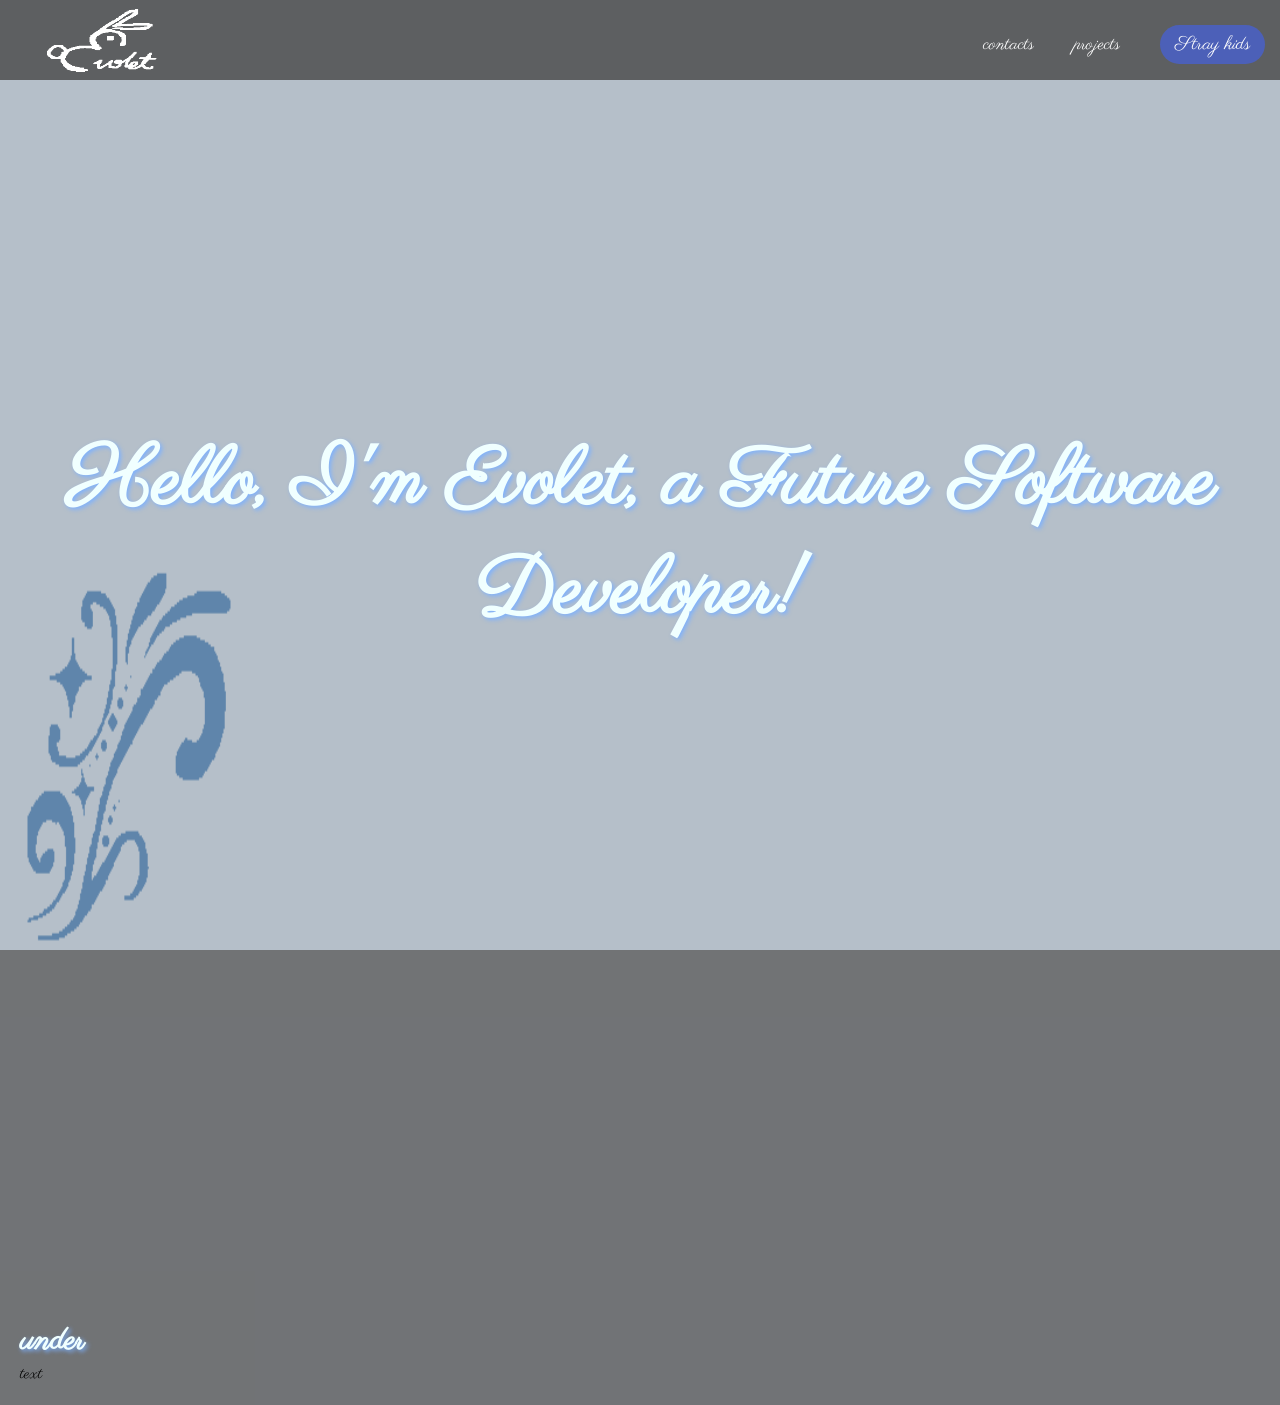
==== index.html @ 43144452 "background imgae" ====
<!DOCTYPE html>
<html lang="en">
<head>
    <link rel="stylesheet" href="style.css">
    <link rel="preconnect" href="https://fonts.googleapis.com">
    <link rel="preconnect" href="https://fonts.gstatic.com" crossorigin>
    <link href="https://fonts.googleapis.com/css2?family=Parisienne&display=swap" rel="stylesheet">
    <title>Portfolio</title>
    <meta charset="UTF-8">
    <meta name="viewport" content="width=device-width, initial-scale=1.0">
    <style>
        /* RESET */

        * {
            margin: 0;
            padding: 0;
            box-sizing: border-box;
        }

        ul {
            list-style: none;
            position: sticky;
        }

        a {
            text-decoration: none;
            color: inherit;
        }

        body {
            font-family: 'Parisienne', cursive;
            background-image: url(pascal-debrunner-8xkImX3so8U-unsplash.jpg);
            background-repeat: no-repeat;
            background-size: cover;
            background-attachment: fixed;
            background-position: center center;
        }

        .header{
            background-color: rgba(19, 22, 26, 0.685); 
            font-size: 25px;
            color: white;
            position: sticky;
            top: 0;
            z-index: 0;
        }

        .header_content {
            min-height: 80px;
            display: flex;
            align-items: center;
            justify-content: space-between;
            max-width: 1650px;
            margin: 0 auto;
            padding: 0 15px;
        }

        .logo_img {
            display: block;
            height: 70px;
            width: 190px;
        }

        .nav {
            height: 30px;
        }

        .nav_list {
            display: flex;
            column-gap: 40px;
        }

        .nav_item {
            display: flex;
            align-items: center;
        }

        .nav_link {
            color: white;
            font-size: 18px;
            transition: all 0.3s ease;
        }

        .nav_link:hover, .nav_link:focus {
            color: rgb(146, 239, 255);
        }

        .btn {
            background-color: rgb(76, 96, 184);
            color: rgb(255, 255, 255);
            padding: 7px 15px;
            border-radius: 100px;
            font-size: 19px;
            font-weight: 500;
            transition: all 0.3s ease;
        }

        .btn:hover {
            background-color: rgb(146, 239, 255);
            color: rgb(0, 16, 105);
        }

        /*animation for the text*/
        @keyframes fade-inout{
            0% {
                opacity: 0;
            }
            100% {
                opacity: 1;
            }
        }

        .container {
            animation: fade-inout 4s ease-in-out;
            font-size: 40px;
            text-align: center;
            height: 870px;
            background-color: rgba(12, 45, 77, 0.3);
            display: flex;
            flex-wrap: wrap;
            justify-content: center;
            background-image: url(swirls.png);
            background-repeat: no-repeat;
            background-size: 350px 600px;
            background-position: -60px 380px;
        }

        h1 {
            margin-top: 350px;
            color: azure; 
            text-shadow: 2px 2px 4px rgba(124, 177, 255, 0.959);
        }

        /*media query*/
        @media (max-width: 650px) {
            .header_content {
                flex-direction: column;
                padding: 30px 0;
                row-gap: 10px;
            }

            .nav_list {
                margin-top: 5x;
                flex-direction: row;
                column-gap: 10px;
            }

            .container {
                font-size: 17px;
                height: 500px;
            }

            h1 {
                margin-top: 170px;
            }

            .logo_img {
                height: 50px;
                width: 135px
            }
        }

        .side {
            flex: 30%;
            background-color: rgba(19, 22, 26, 0.6);
            padding: 20px;
            text-align: center;
            font-size: 30px;
            color: rgb(229, 233, 253);
        }

        .main {
            flex: 70%;
            background-color: rgba(19, 22, 26, 0.6);
            padding: 20px;
        }

    </style>
</head>
<body>
    <header class="header">
        <div class="header_content">
           <a href="index.html">
               <img src="bunnysign.png" class="logo_img">
           </a>
           <nav class="nav">
             <ul class="nav_list">
               <li class="nav_item">
                  <a href="#" class="nav_link">contacts</a>
               </li>
               <li class="nav_item">
                  <a href="#" class="nav_link">projects</a>
               </li>
               <li class="nav_item">
                  <a href="straykids.html" class="btn">Stray kids</a>
               </li>
             </ul>
           </nav>
        </div>

    </header>
        
    <div class="container">
        <h1>Hello, I'm Evolet, a Future Software Developer!</h1>
    </div>
    
    <div class="main">
        <h1>under</h1>
        <p>text</p>
    </div>
       
    
</body>
</html>
---- style.css ----
* {
    margin: 0;
    padding: 0;
    box-sizing: border-box;
}

ul {
    list-style: none;
}

a {
    text-decoration: none;
    color: inherit;
}

body {
    font-family: 'Parisienne', cursive;
    background-image: url(pascal-debrunner-8xkImX3so8U-unsplash.jpg);
    background-repeat: no-repeat;
    background-size: cover;
    background-attachment: fixed;
    background-position: center center;
}

.header {
    background-color: rgba(19, 22, 26, 0.685); 
    font-size: 25px;
    color: white;
    position: sticky;
    top: 0px;
    z-index: 0;
}

img:hover {
    opacity: 1;
}

.header{
    background-color: rgba(19, 22, 26, 0.685); 
    font-size: 25px;
    color: white;
    position: sticky;
}

.header_content {
    min-height: 50px;
    display: flex;
    align-items: center;
    justify-content: space-between;
    max-width: 1650px;
    margin: 0 auto;
    padding: 0 15px;
    position: sticky;
}

.logo_img {
    display: block;
    height: 100px;
    width: 100px;
}

.nav_list {
    display: flex;
    column-gap: 40px;
}

.container{
    display: flex;
    flex-wrap: wrap;
}

.side {
    flex: 30%;
    background-color: rgb(255,232,232);
    padding: 20px;
}

.main {
    flex: 70%;
    background-color: rgb(228, 197, 197);
    padding: 20px;
}

.footer {
    padding: 20px;
    background-color: rgb(107, 141, 117);
    color: rgb(255, 243, 243);
}

.image {
    border-radius: 15px;
    width: 170px;
    height: 160px;
}

.album {
    border: none;
    background: none;
    padding: 0;
    cursor: pointer;
}
        
.rounded {
    border-radius: 50%;
}

.radius {
    border-radius: 15px;
}

/*media query*/
@media (max-width: 650px) {
    .header_content {
        flex-direction: column;
        height: auto;
        padding: 25px 0;
        row-gap: 15px;
    }

    .nav_list {
        flex-direction: column;
        column-gap: 20px;
    }
}
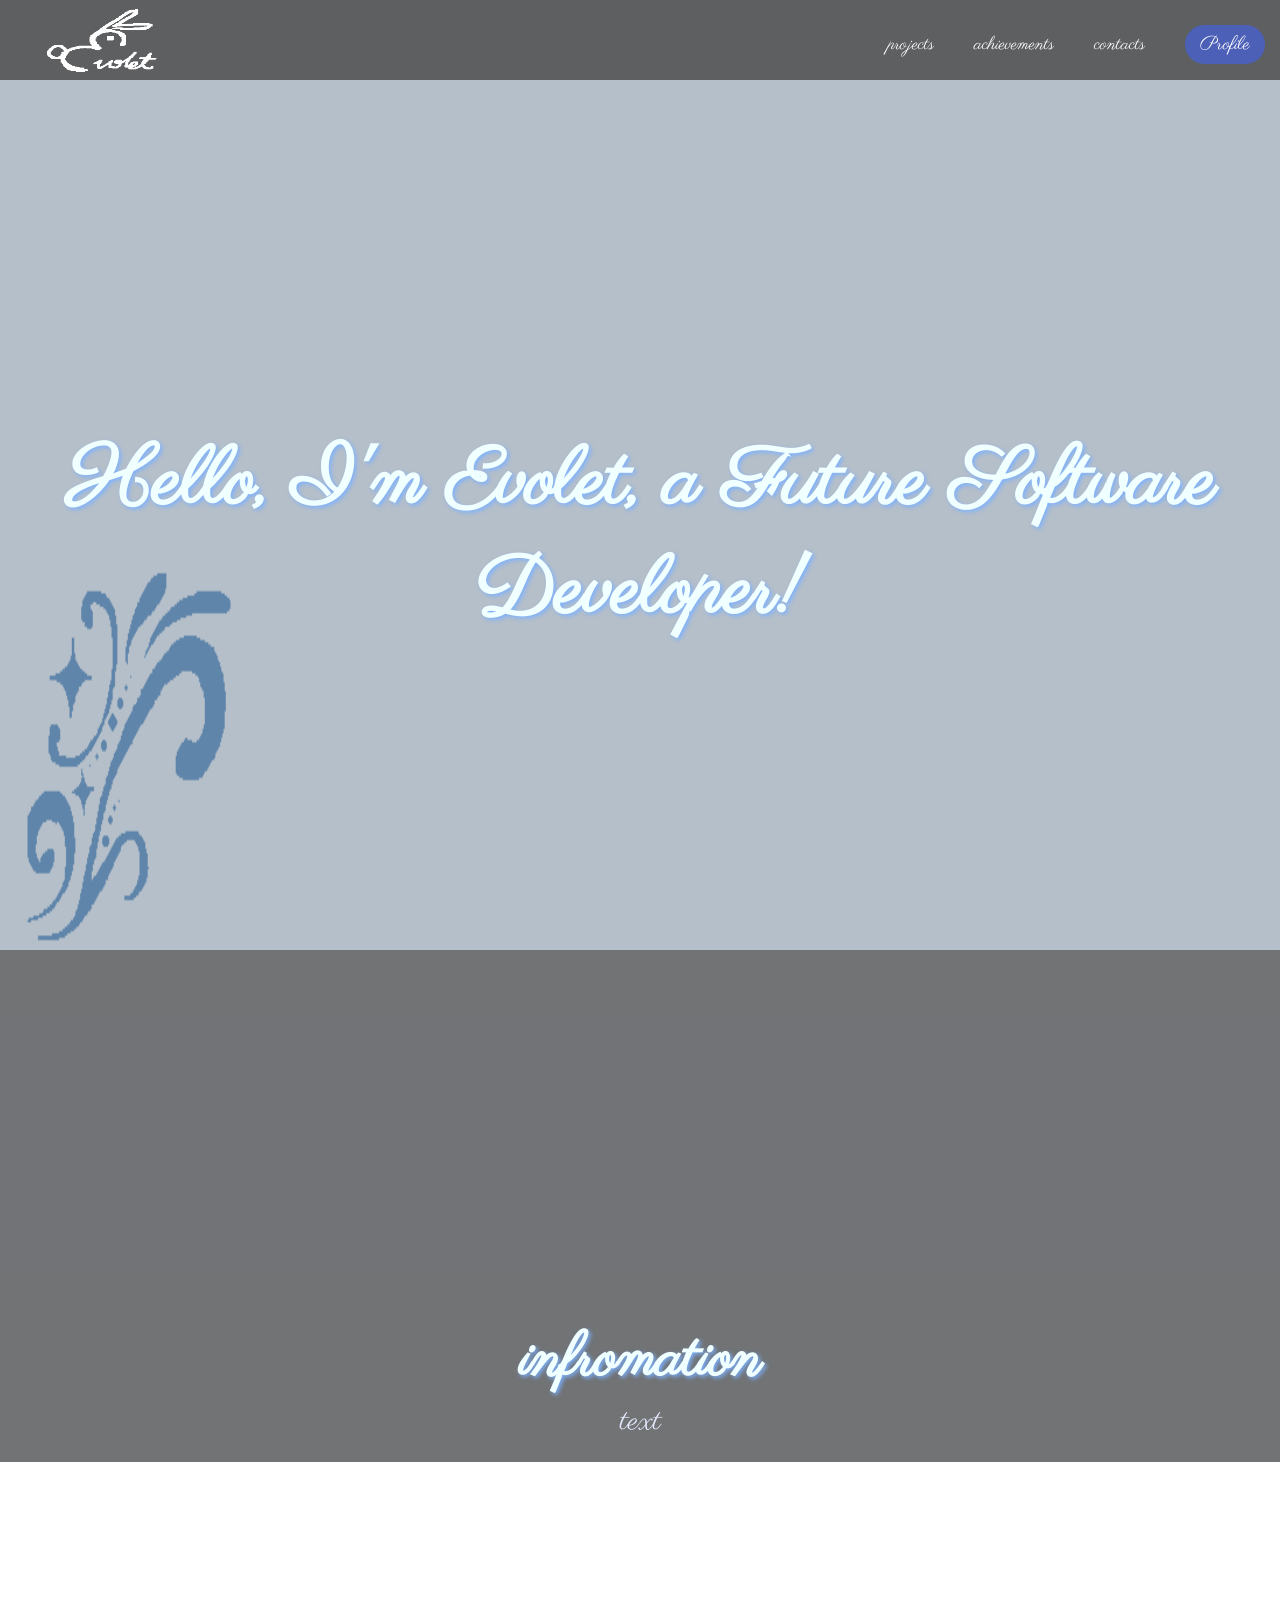
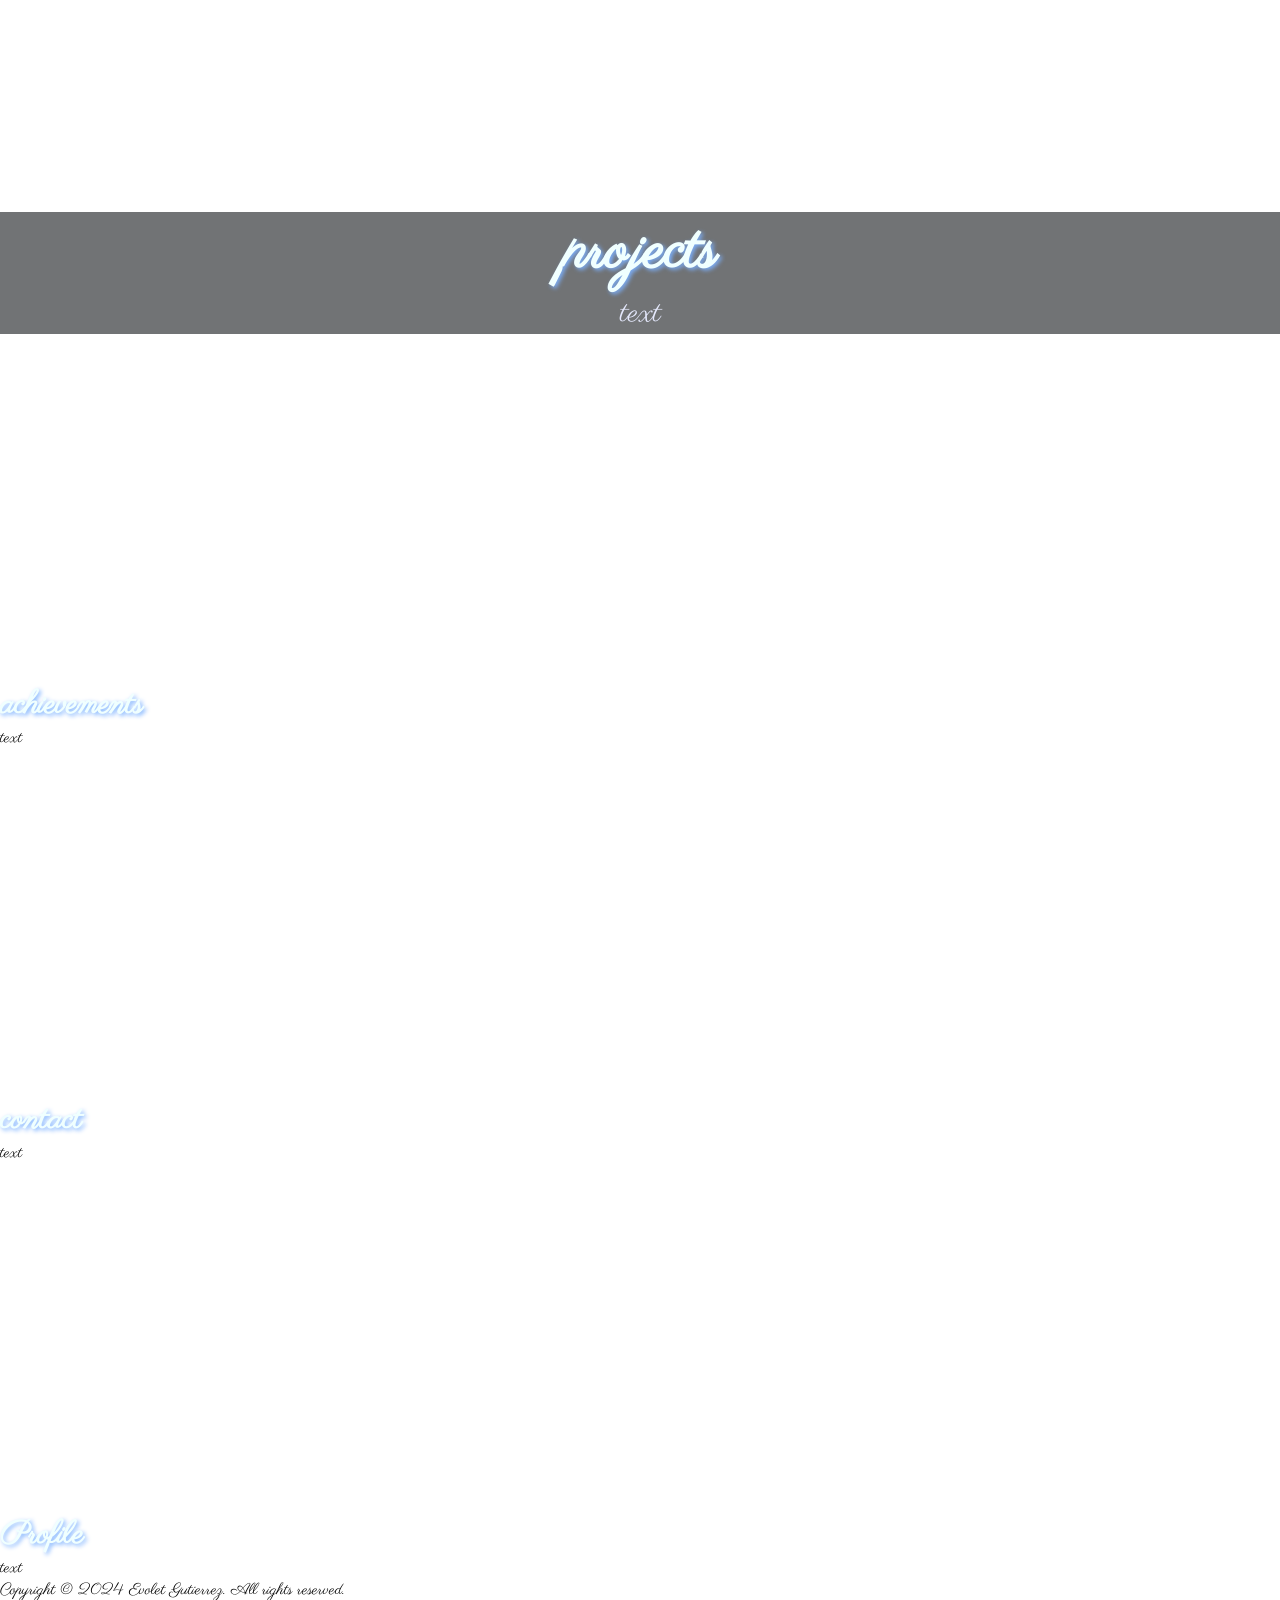
==== commit d2d3a639: "started with the rest of the websites with the divonly" ====
--- a/index.html
+++ b/index.html
@@ -1,7 +1,6 @@
 <!DOCTYPE html>
 <html lang="en">
 <head>
-    <link rel="stylesheet" href="style.css">
     <link rel="preconnect" href="https://fonts.googleapis.com">
     <link rel="preconnect" href="https://fonts.gstatic.com" crossorigin>
     <link href="https://fonts.googleapis.com/css2?family=Parisienne&display=swap" rel="stylesheet">
@@ -17,6 +16,10 @@
             box-sizing: border-box;
         }
 
+        html {
+            scroll-behavior: smooth;
+        }
+
         ul {
             list-style: none;
             position: sticky;
@@ -110,7 +113,7 @@
             }
         }
 
-        .container {
+        .intro {
             animation: fade-inout 4s ease-in-out;
             font-size: 40px;
             text-align: center;
@@ -119,45 +122,16 @@
             display: flex;
             flex-wrap: wrap;
             justify-content: center;
-            background-image: url(swirls.png);
-            background-repeat: no-repeat;
-            background-size: 350px 600px;
-            background-position: -60px 380px;
+            background-image: url(swirls.png), url(swirls2.png);
+            background-repeat: no-repeat, no-repeat;
+            background-size: 350px 600px, 240px 420px;
+            background-position: -60px 380px, 1660px 10px;
         }
 
         h1 {
             margin-top: 350px;
             color: azure; 
             text-shadow: 2px 2px 4px rgba(124, 177, 255, 0.959);
-        }
-
-        /*media query*/
-        @media (max-width: 650px) {
-            .header_content {
-                flex-direction: column;
-                padding: 30px 0;
-                row-gap: 10px;
-            }
-
-            .nav_list {
-                margin-top: 5x;
-                flex-direction: row;
-                column-gap: 10px;
-            }
-
-            .container {
-                font-size: 17px;
-                height: 500px;
-            }
-
-            h1 {
-                margin-top: 170px;
-            }
-
-            .logo_img {
-                height: 50px;
-                width: 135px
-            }
         }
 
         .side {
@@ -172,7 +146,40 @@
         .main {
             flex: 70%;
             background-color: rgba(19, 22, 26, 0.6);
-            padding: 20px;
+            font-size: 30px;
+            color: rgb(229, 233, 253);
+            text-align: center;
+        }
+
+        /*media query*/
+        @media (max-width: 650px) {
+            .header_content {
+                flex-direction: column;
+                padding: 30px 0;
+                row-gap: 10px;
+            }
+
+            .nav_list {
+                margin-top: 5x;
+                flex-direction: row;
+                column-gap: 10px;
+            }
+
+            .intro {
+                font-size: 17px;
+                height: 500px;
+                background-size: 280px 330px, 140px 320px;
+                background-position: -60px 230px, 490px 10px;
+            }
+
+            h1 {
+                margin-top: 170px;
+            }
+
+            .logo_img {
+                height: 50px;
+                width: 135px
+            }
         }
 
     </style>
@@ -180,19 +187,22 @@
 <body>
     <header class="header">
         <div class="header_content">
-           <a href="index.html">
+           <a href="#Home">
                <img src="bunnysign.png" class="logo_img">
            </a>
            <nav class="nav">
              <ul class="nav_list">
+                <li class="nav_item">
+                  <a href="#projects" class="nav_link">projects</a>
+               </li>
                <li class="nav_item">
-                  <a href="#" class="nav_link">contacts</a>
+                  <a href="#achievements" class="nav_link">achievements</a>
                </li>
                <li class="nav_item">
-                  <a href="#" class="nav_link">projects</a>
+                  <a href="#contact" class="nav_link">contacts</a>
                </li>
                <li class="nav_item">
-                  <a href="straykids.html" class="btn">Stray kids</a>
+                  <a href="#profile" class="btn">Profile</a>
                </li>
              </ul>
            </nav>
@@ -200,14 +210,37 @@
 
     </header>
         
-    <div class="container">
+    <div class="intro" id="Home">
         <h1>Hello, I'm Evolet, a Future Software Developer!</h1>
     </div>
     
-    <div class="main">
-        <h1>under</h1>
-        <p>text</p>
-    </div>
+    <div class="container" id="projects">
+        <div class="side">
+        <h1>infromation</h1>
+        <p>text</p>
+        </div>
+        <div class="main">
+         <h1>projects</h1>
+         <p>text</p>
+        </div>
+    </div>
+    <div class="achievements" id="achievements">
+        <h1>achievements</h1>
+        <p>text</p>
+    </div>
+    <div class="contact" id="contact">
+        <h1>contact</h1>
+        <p>text</p>
+    </div>
+    <div class="Profile" id="profile">
+        <h1>Profile
+        </h1>
+        <p>text</p>
+    </div>
+    <div class="copyright">
+        <p>Copyright © 2024 Evolet Gutierrez. All rights reserved.</p>
+    </div>
+
        
     
 </body>
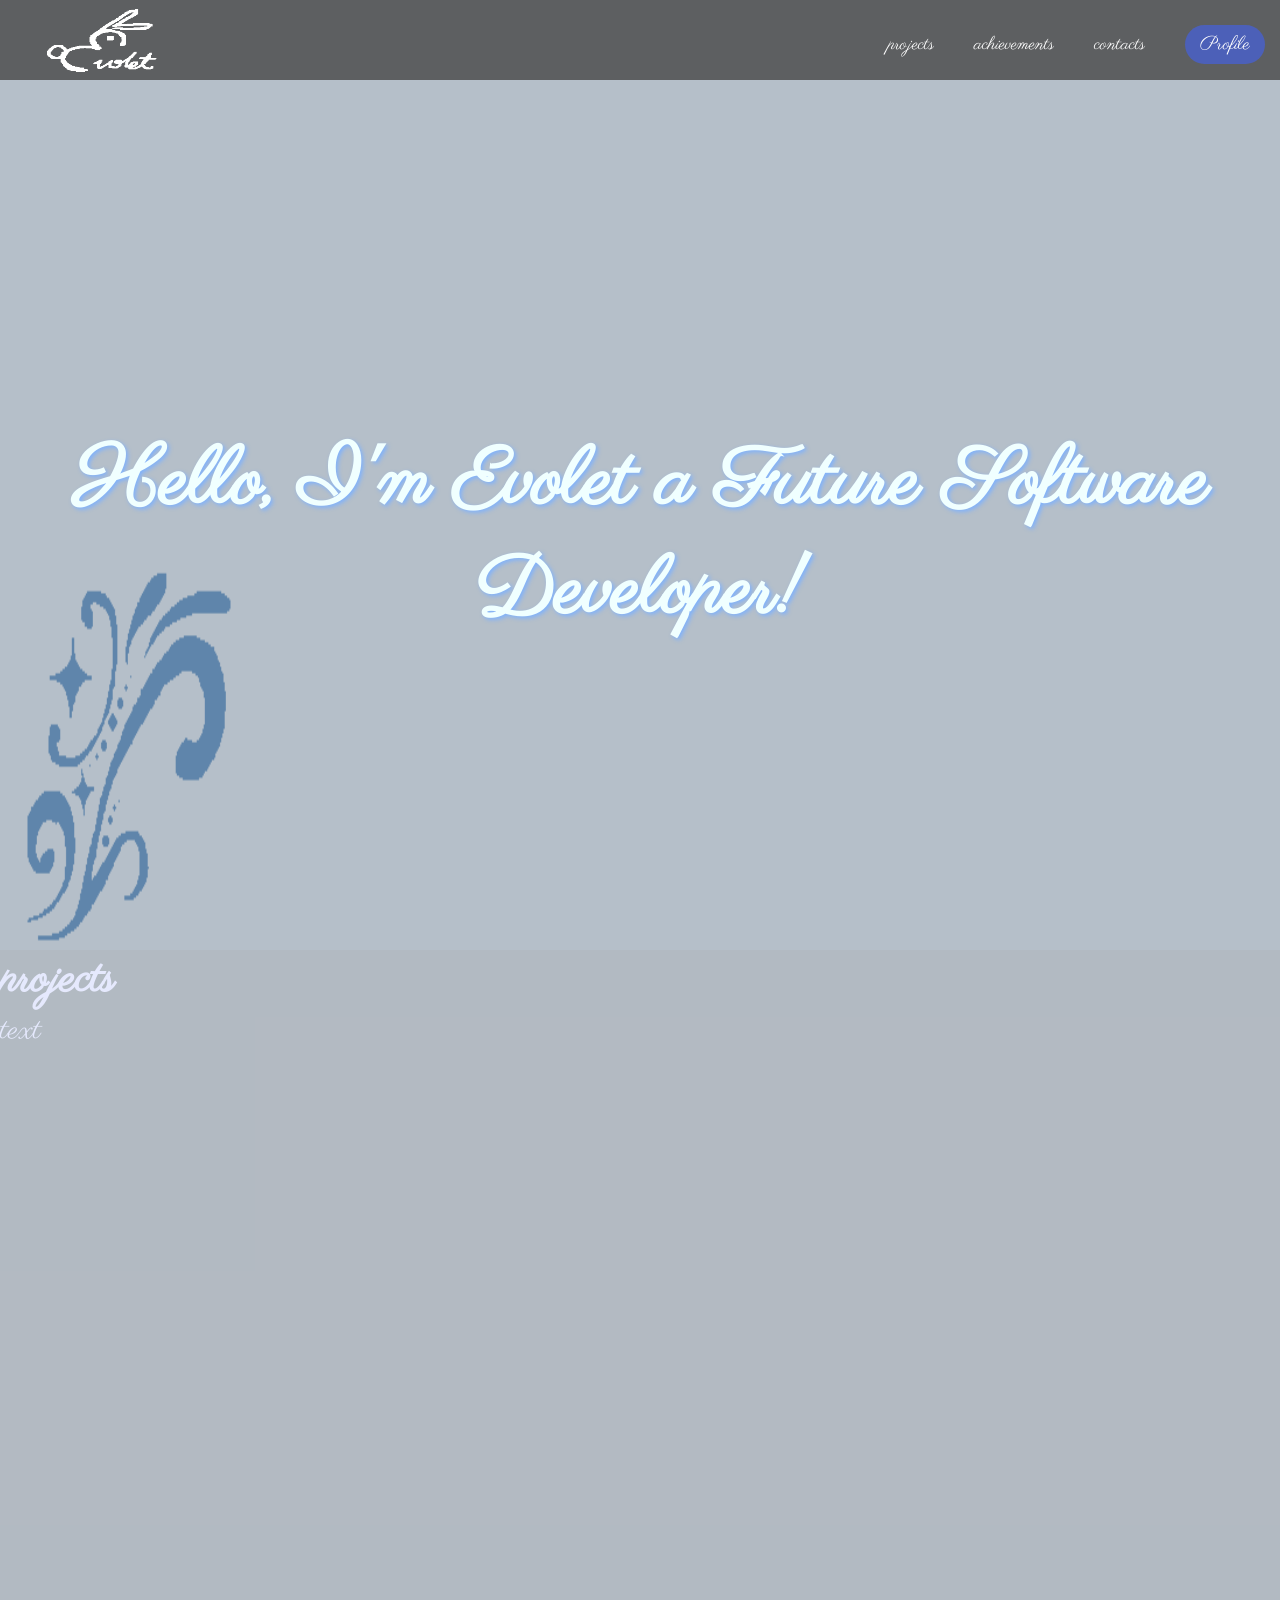
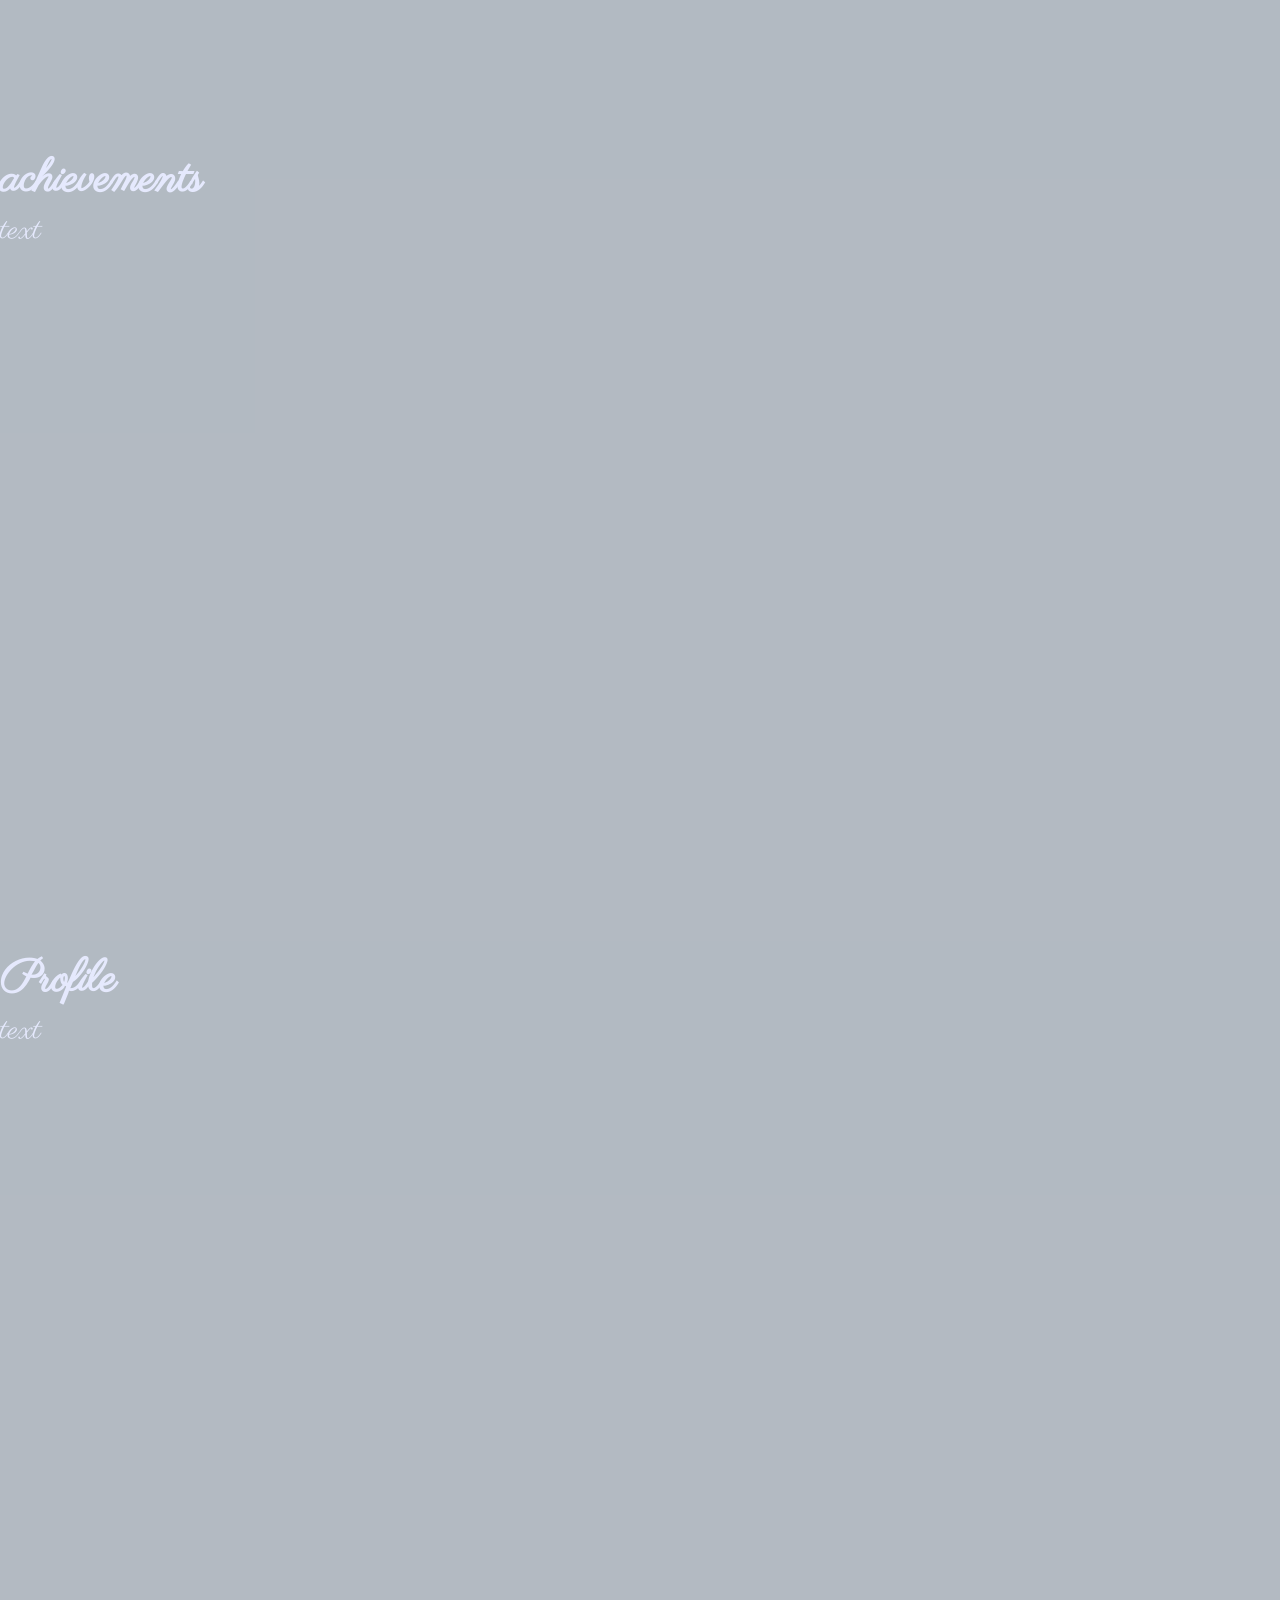
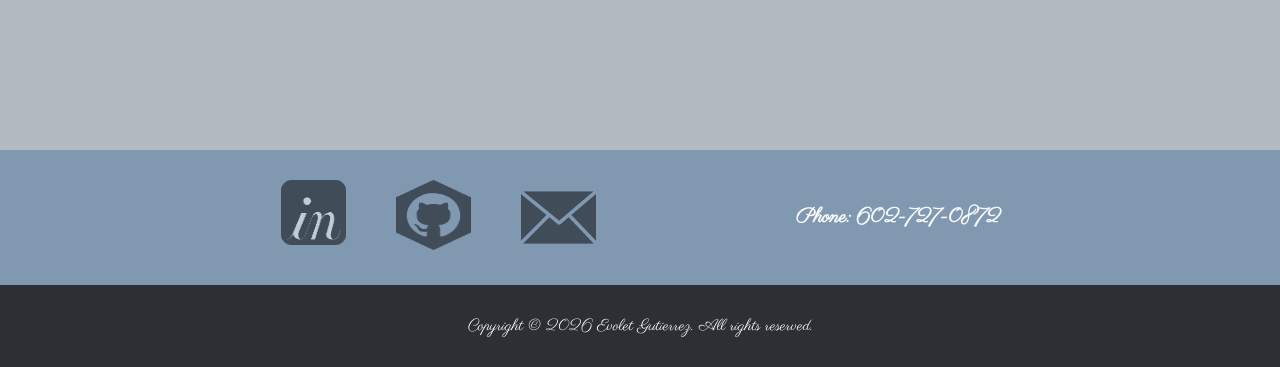
==== commit 54bdeb26: "editing the contacts section and making it work" ====
--- a/index.html
+++ b/index.html
@@ -9,11 +9,9 @@
     <meta name="viewport" content="width=device-width, initial-scale=1.0">
     <style>
         /* RESET */
-
         * {
             margin: 0;
             padding: 0;
-            box-sizing: border-box;
         }
 
         html {
@@ -134,15 +132,6 @@
             text-shadow: 2px 2px 4px rgba(124, 177, 255, 0.959);
         }
 
-        .side {
-            flex: 30%;
-            background-color: rgba(19, 22, 26, 0.6);
-            padding: 20px;
-            text-align: center;
-            font-size: 30px;
-            color: rgb(229, 233, 253);
-        }
-
         .main {
             flex: 70%;
             background-color: rgba(19, 22, 26, 0.6);
@@ -151,6 +140,52 @@
             text-align: center;
         }
 
+        .profile, .achievements , .projects {
+            background-color: rgba(9, 33, 58, 0.308);
+            color: rgb(229, 233, 253);
+            font-size: 30px;
+            height: 800px;
+            margin: 0px;
+            
+        }
+
+        .contacts {
+            background-color: rgba(29, 71, 116, 0.555);
+            padding: 30px;
+            align-items: center;
+            display: flex;
+            justify-content: center;
+
+        }
+
+        .links {
+            display: flex;
+            column-gap: 30px;
+        }
+
+        h3 {
+            color: rgb(249, 250, 255);
+            font-size: 20px;
+            margin-left: 200px;
+        }
+
+        .contacts img {
+            opacity: 0.5;
+            transition: all 0.3s ease;
+        }
+
+        .contacts img:hover {
+            opacity: 1;
+            transform: scale(1.1);
+        }
+
+        .copyright {
+            background-color: rgba(19, 22, 26, 0.89);
+            color: white;
+            text-align: center;
+            padding: 30px;
+        }
+
         /*media query*/
         @media (max-width: 650px) {
             .header_content {
@@ -168,8 +203,8 @@
             .intro {
                 font-size: 17px;
                 height: 500px;
-                background-size: 280px 330px, 140px 320px;
-                background-position: -60px 230px, 490px 10px;
+                background-size: 280px 330px, 140px 260px;
+                background-position: -60px 230px, 450px 10px;
             }
 
             h1 {
@@ -211,37 +246,38 @@
     </header>
         
     <div class="intro" id="Home">
-        <h1>Hello, I'm Evolet, a Future Software Developer!</h1>
+        <h1>Hello, I'm Evolet a Future Software Developer!</h1>
     </div>
     
-    <div class="container" id="projects">
-        <div class="side">
-        <h1>infromation</h1>
+    <div class="projects" id="projects">
+        <h2>projects</h2>
         <p>text</p>
+    </div>
+    <div class="achievements" id="achievements">
+        <h2>achievements</h2>
+        <p>text</p>
+    </div>
+    <div class="profile" id="profile">
+        <h2>Profile</h2>
+        <p>text</p>
+    </div>
+    <div class="contacts" id="contact">
+        <div class ="links">
+            <a href="https://www.linkedin.com/in/evolet-gutierrez-0638753a7/" target="_blank" class="links">
+                <img src="in.png" style="height: 65px; width: 65px; margin-right: 20px;">
+            </a>
+            <a href="https://github.com/till620-hue" target="_blank" class="links">
+                <img src="githublogo.png" style="height: 70px; width: 75px; margin-right: 20px;">
+            </a>
+            <a href="https://mail.google.com/mail/u/0/#inbox?compose=GTvVlcSKjDNJbmQgLZbkKwBMHNJQJpJdXljDzbxKtCKTCvpxDVMbShTpGQPTLrcWTRSPnnGWRxqKp" target="_blank" class="links">
+                <img src="emaillogo.png" style="height: 75px; width: 75px;">
+            </a>
+            
         </div>
-        <div class="main">
-         <h1>projects</h1>
-         <p>text</p>
-        </div>
-    </div>
-    <div class="achievements" id="achievements">
-        <h1>achievements</h1>
-        <p>text</p>
-    </div>
-    <div class="contact" id="contact">
-        <h1>contact</h1>
-        <p>text</p>
-    </div>
-    <div class="Profile" id="profile">
-        <h1>Profile
-        </h1>
-        <p>text</p>
+        <h3 class="phone">Phone: 602-727-0872</h3>
     </div>
     <div class="copyright">
-        <p>Copyright © 2024 Evolet Gutierrez. All rights reserved.</p>
-    </div>
-
-       
-    
+        <p>Copyright © 2026 Evolet Gutierrez. All rights reserved.</p>
+    </div>   
 </body>
 </html>
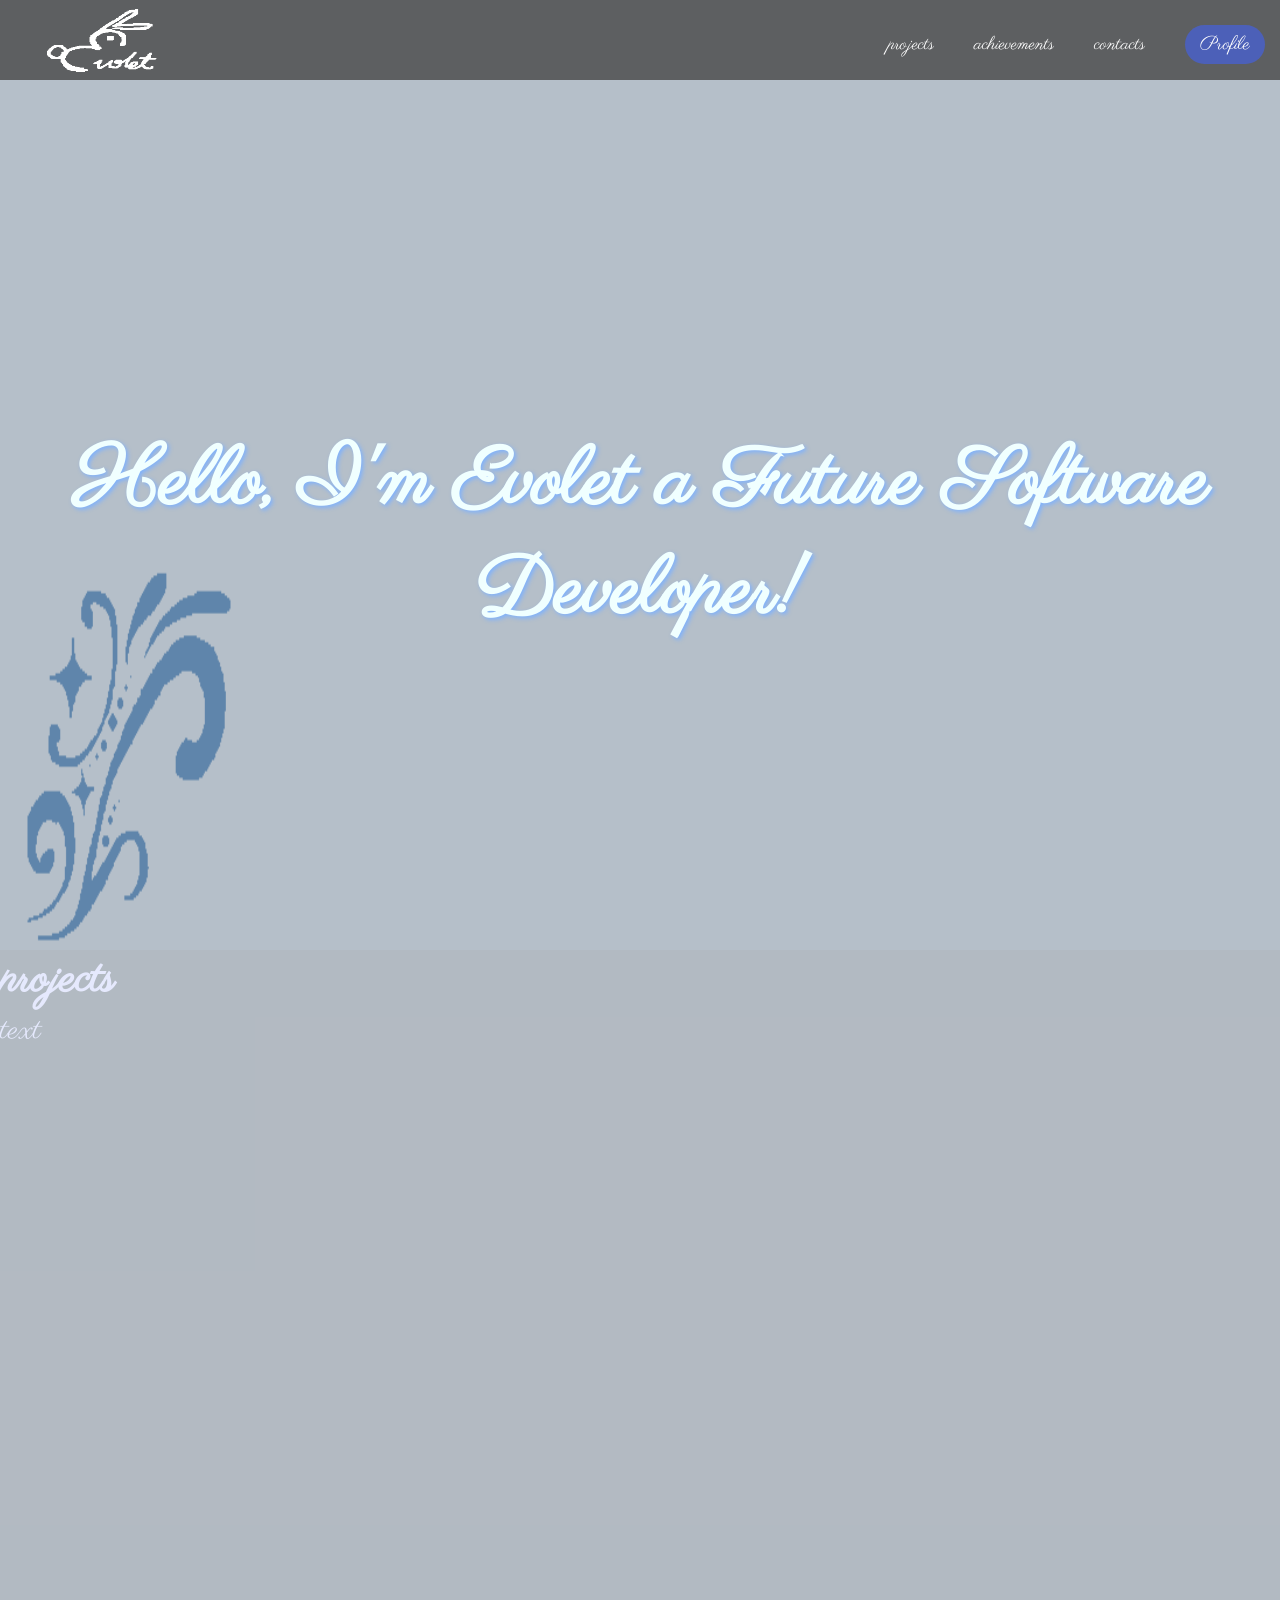
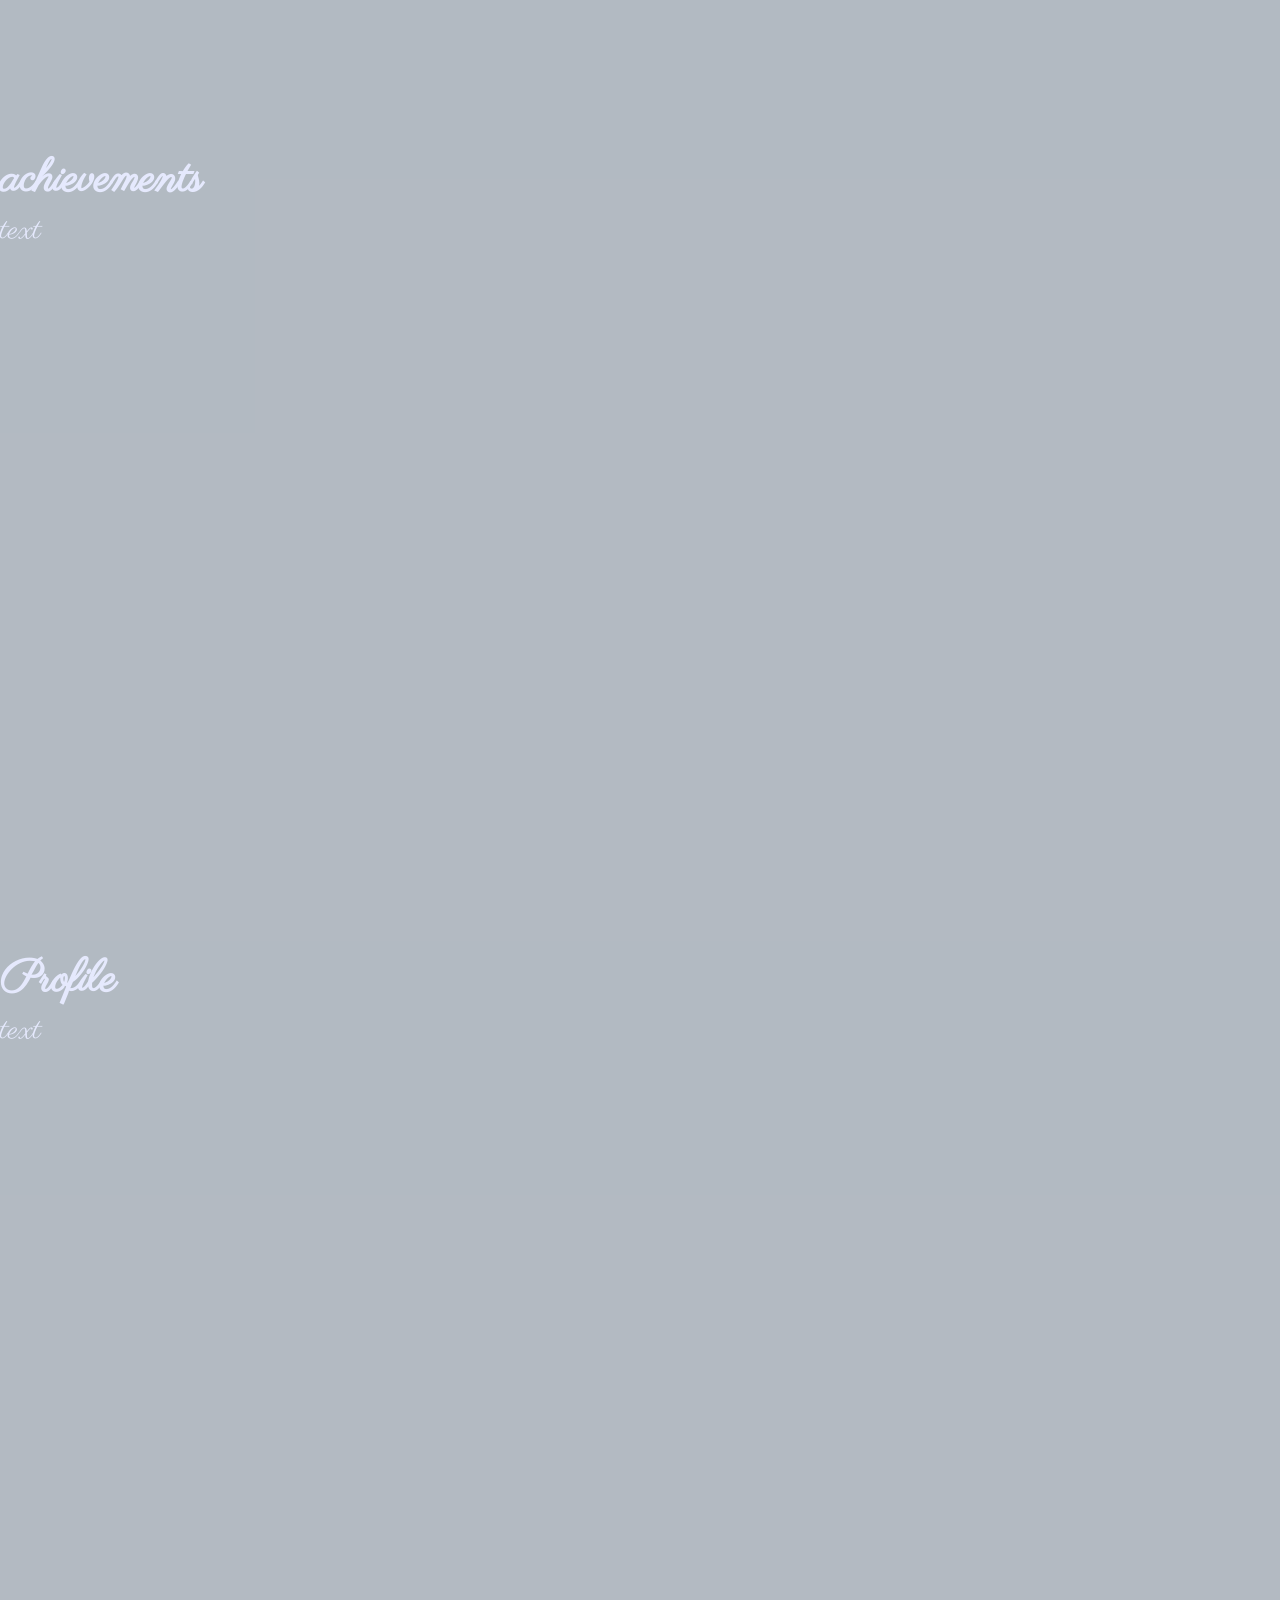
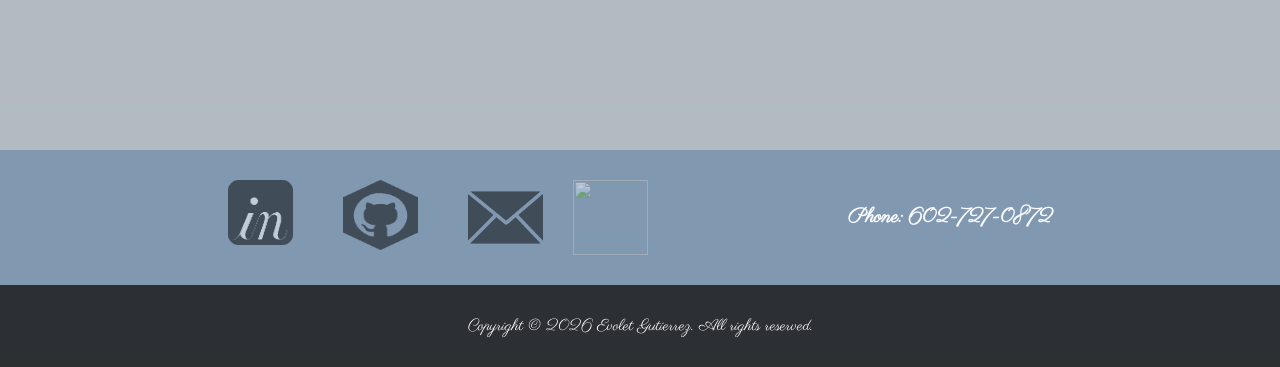
==== commit ecd3b673: "phone logo" ====
--- a/index.html
+++ b/index.html
@@ -272,7 +272,7 @@
             <a href="https://mail.google.com/mail/u/0/#inbox?compose=GTvVlcSKjDNJbmQgLZbkKwBMHNJQJpJdXljDzbxKtCKTCvpxDVMbShTpGQPTLrcWTRSPnnGWRxqKp" target="_blank" class="links">
                 <img src="emaillogo.png" style="height: 75px; width: 75px;">
             </a>
-            
+            <img src="phonologo.png" style="height: 75px; width: 75px;">
         </div>
         <h3 class="phone">Phone: 602-727-0872</h3>
     </div>
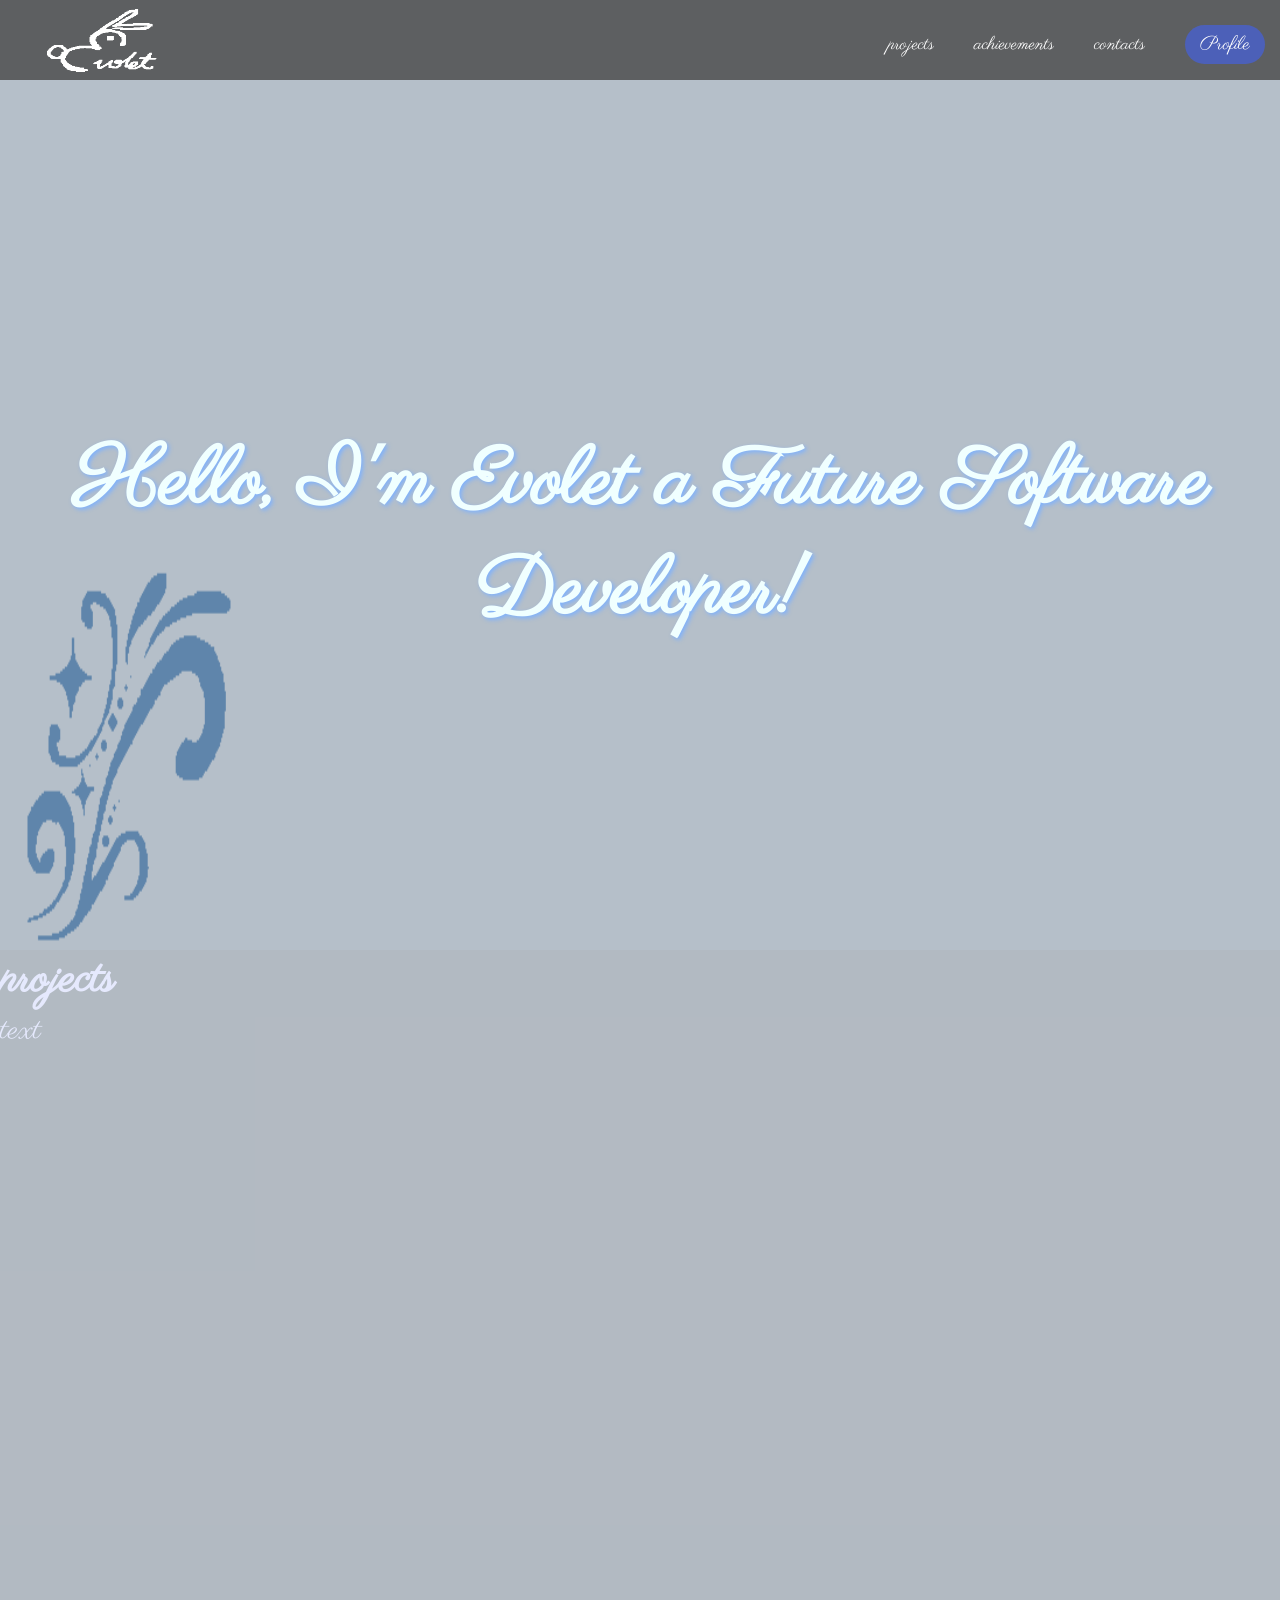
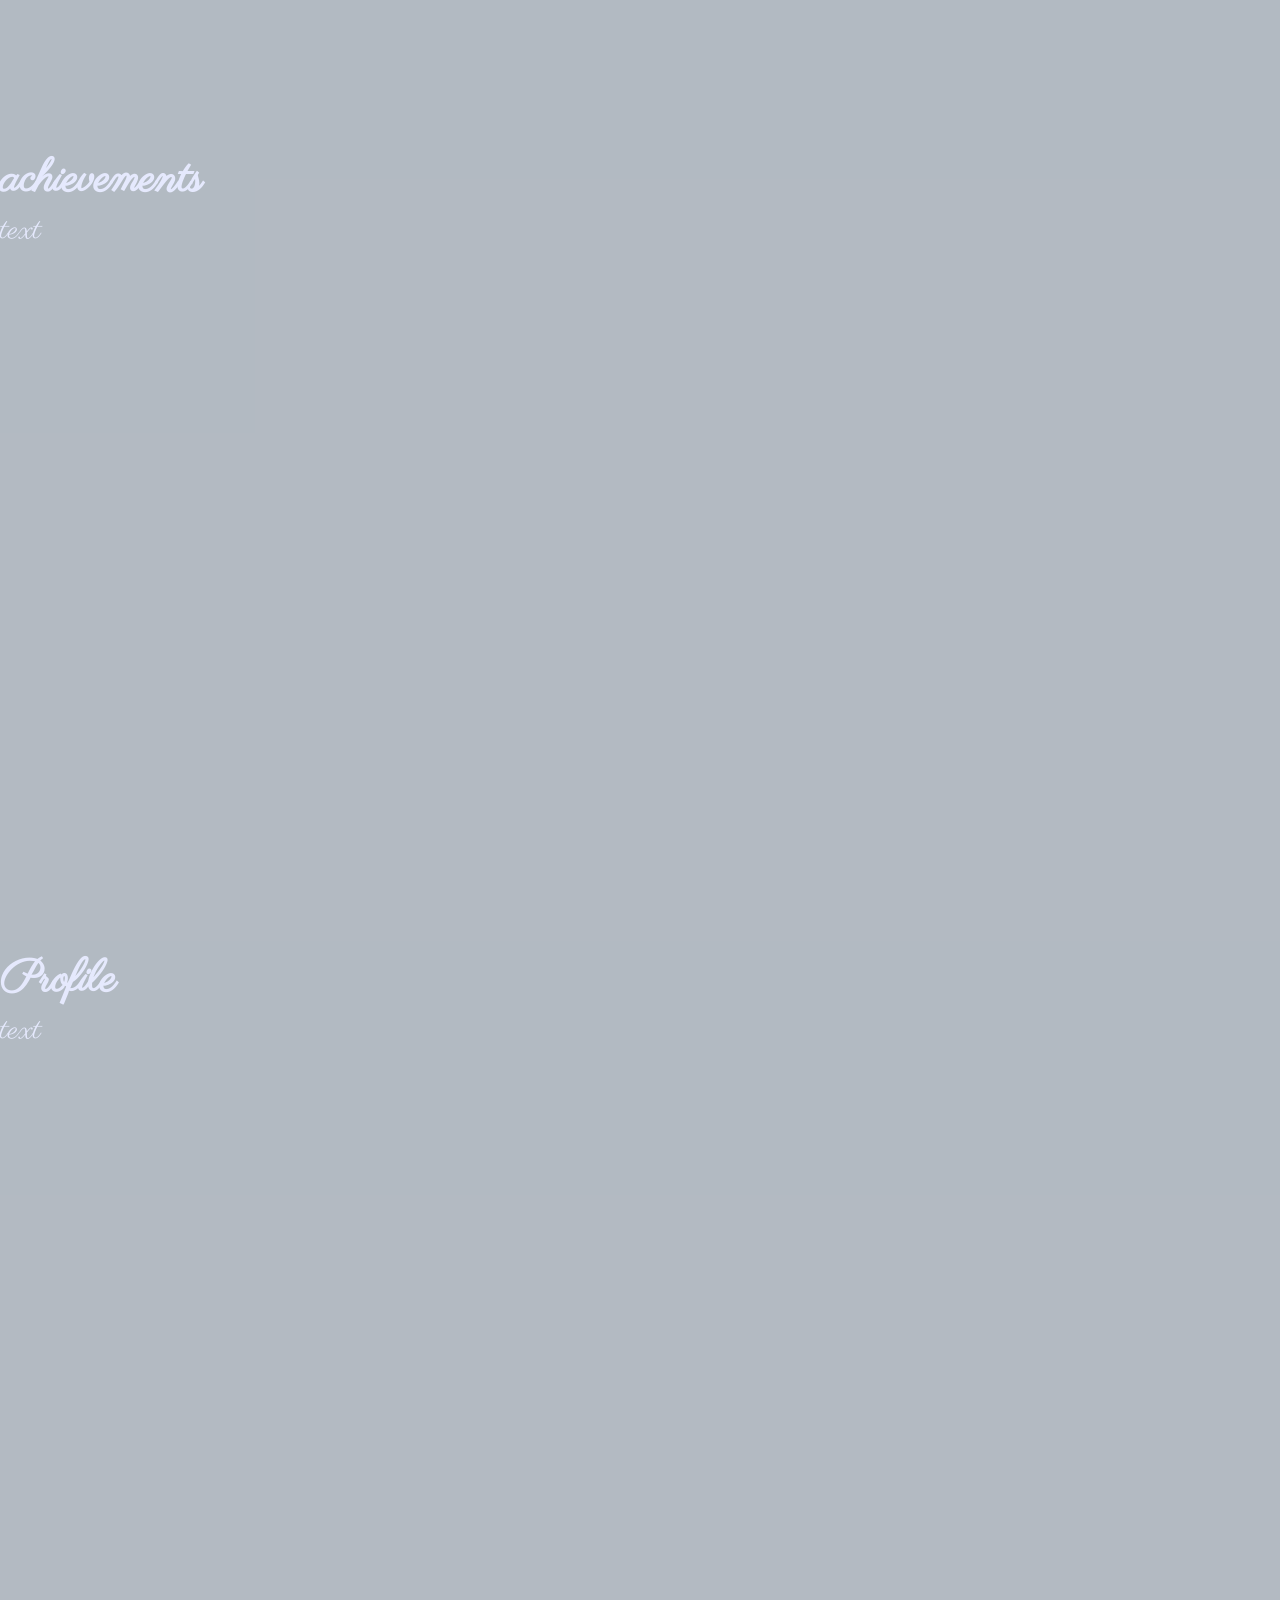
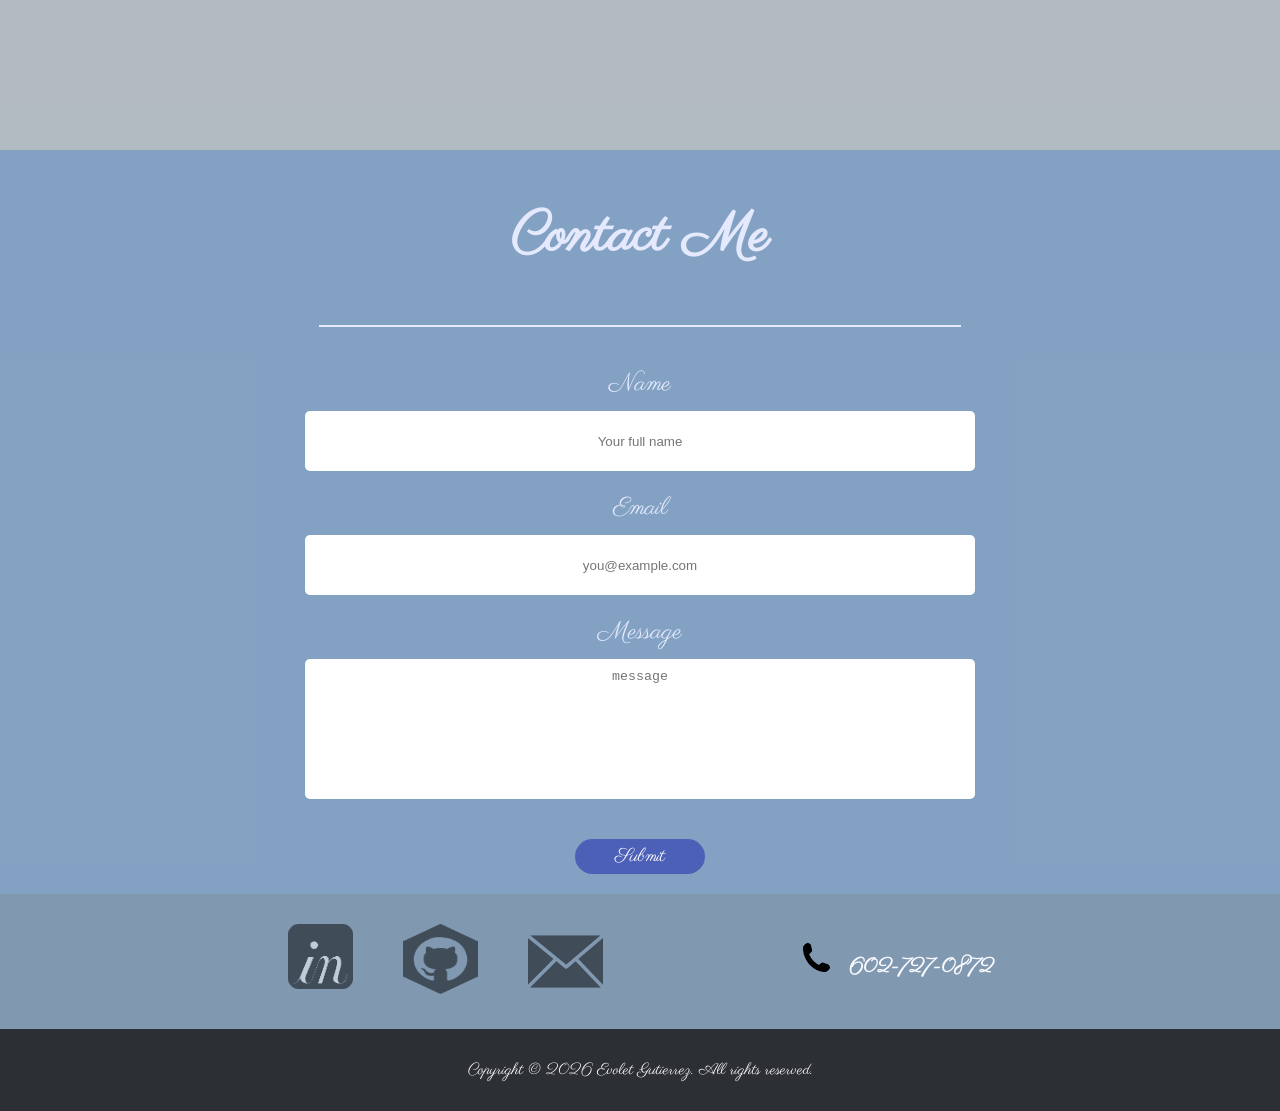
==== commit 4565883a: "Update index.html" ====
--- a/index.html
+++ b/index.html
@@ -36,7 +36,7 @@
             background-attachment: fixed;
             background-position: center center;
         }
-
+        /*header and nav bar*/
         .header{
             background-color: rgba(19, 22, 26, 0.685); 
             font-size: 25px;
@@ -101,7 +101,7 @@
             color: rgb(0, 16, 105);
         }
 
-        /*animation for the text*/
+        /*animation for the text intro*/
         @keyframes fade-inout{
             0% {
                 opacity: 0;
@@ -139,7 +139,7 @@
             color: rgb(229, 233, 253);
             text-align: center;
         }
-
+        /*profile, achievements, and projects sections*/
         .profile, .achievements , .projects {
             background-color: rgba(9, 33, 58, 0.308);
             color: rgb(229, 233, 253);
@@ -157,6 +157,74 @@
             justify-content: center;
 
         }
+        /*conact me section from*/
+        .contac-container {
+            background-color: rgba(34, 89, 148, 0.555);
+            color: rgb(229, 233, 253);
+            text-align: center;
+        }
+
+        .contac-container h2{
+            font-size: 30px;
+            padding: 50px;
+            font-size: 40px;
+        }
+
+        .form-group {
+            margin-bottom: 20px;
+            display: flex;
+            flex-direction: column;
+            align-items: center;
+        }
+
+        input[type="text"], input[type="email"], textarea {
+            width: 650px;
+            height: 40px;
+            padding: 10px;
+            border: none;
+            border-radius: 5px;
+            text-align: center;
+        }
+
+        input:focus, textarea:focus {
+            outline: none;
+            border: #5977ff solid 2px;
+            box-shadow: 0 0 10px rgba(20, 49, 194, 0.8);
+        }
+
+        textarea {
+            height: 120px;
+            resize: none;
+        }
+
+        button {
+            background-color: rgb(76, 96, 184);
+            color: rgb(255, 255, 255);
+            padding: 5px 40px;
+            border-radius: 100px;
+            font-size: 19px;
+            border: none;
+            cursor: pointer;
+            transition: 0.3s ease;
+            margin: 20px;
+            font-family: 'Parisienne', cursive;
+        }
+
+        button:hover {
+            background-color: rgb(146, 239, 255);
+            color: rgb(0, 16, 105);
+        }
+
+        label {
+            font-size: 25px;
+            margin-bottom: 10px;
+        }
+
+        hr {
+            width: 50%;
+            margin: 0 auto 40px auto;
+            border: 1px solid rgb(229, 233, 253);
+        }
 
         .links {
             display: flex;
@@ -169,12 +237,12 @@
             margin-left: 200px;
         }
 
-        .contacts img {
+        .links img {
             opacity: 0.5;
             transition: all 0.3s ease;
         }
 
-        .contacts img:hover {
+        .links img:hover {
             opacity: 1;
             transform: scale(1.1);
         }
@@ -261,7 +329,26 @@
         <h2>Profile</h2>
         <p>text</p>
     </div>
-    <div class="contacts" id="contact">
+    <div class="contac-container" id="contact">
+        <h2 style="font-size: 55px;">Contact Me</h2>
+        <hr>
+        <form>
+            <div class="form-group">
+                <label for="name">Name</label>
+                <input type="text" id="name" name="name" placeholder="Your full name">
+            </div>
+            <div class="form-group">
+                <label for="email">Email</label>
+                <input type="email" id="email" name="email" placeholder="you@example.com">
+            </div>
+            <div class="form-group">
+                <label for="message">Message</label>
+                <textarea id="message" name="message" placeholder="message"></textarea>
+            </div>
+            <button type="submit">Submit</button>
+        </form>
+    </div>
+    <div class="contacts">
         <div class ="links">
             <a href="https://www.linkedin.com/in/evolet-gutierrez-0638753a7/" target="_blank" class="links">
                 <img src="in.png" style="height: 65px; width: 65px; margin-right: 20px;">
@@ -272,9 +359,8 @@
             <a href="https://mail.google.com/mail/u/0/#inbox?compose=GTvVlcSKjDNJbmQgLZbkKwBMHNJQJpJdXljDzbxKtCKTCvpxDVMbShTpGQPTLrcWTRSPnnGWRxqKp" target="_blank" class="links">
                 <img src="emaillogo.png" style="height: 75px; width: 75px;">
             </a>
-            <img src="phonologo.png" style="height: 75px; width: 75px;">
         </div>
-        <h3 class="phone">Phone: 602-727-0872</h3>
+        <h3 class="phone"><img src="phonelogo.png" style="height: 30px; width: 30px; margin-right: 10px;"> 602-727-0872</h3>
     </div>
     <div class="copyright">
         <p>Copyright © 2026 Evolet Gutierrez. All rights reserved.</p>
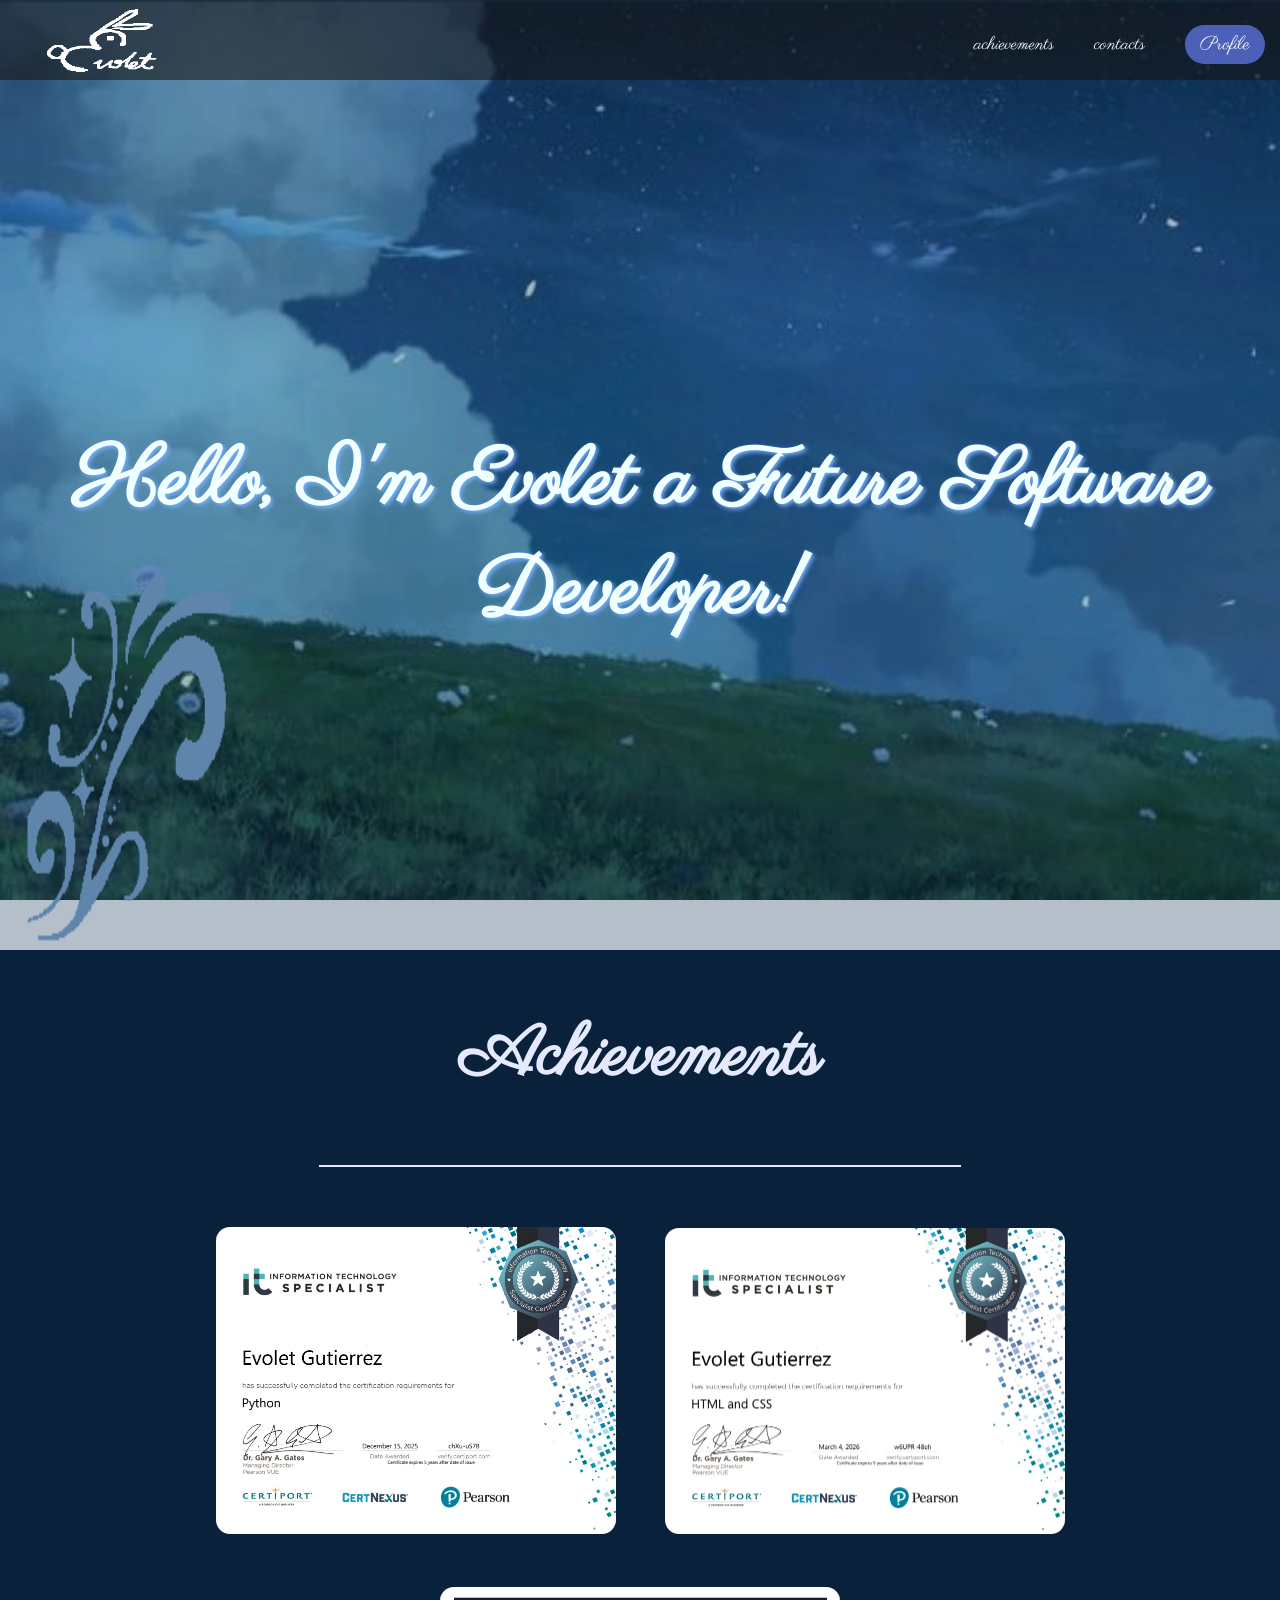
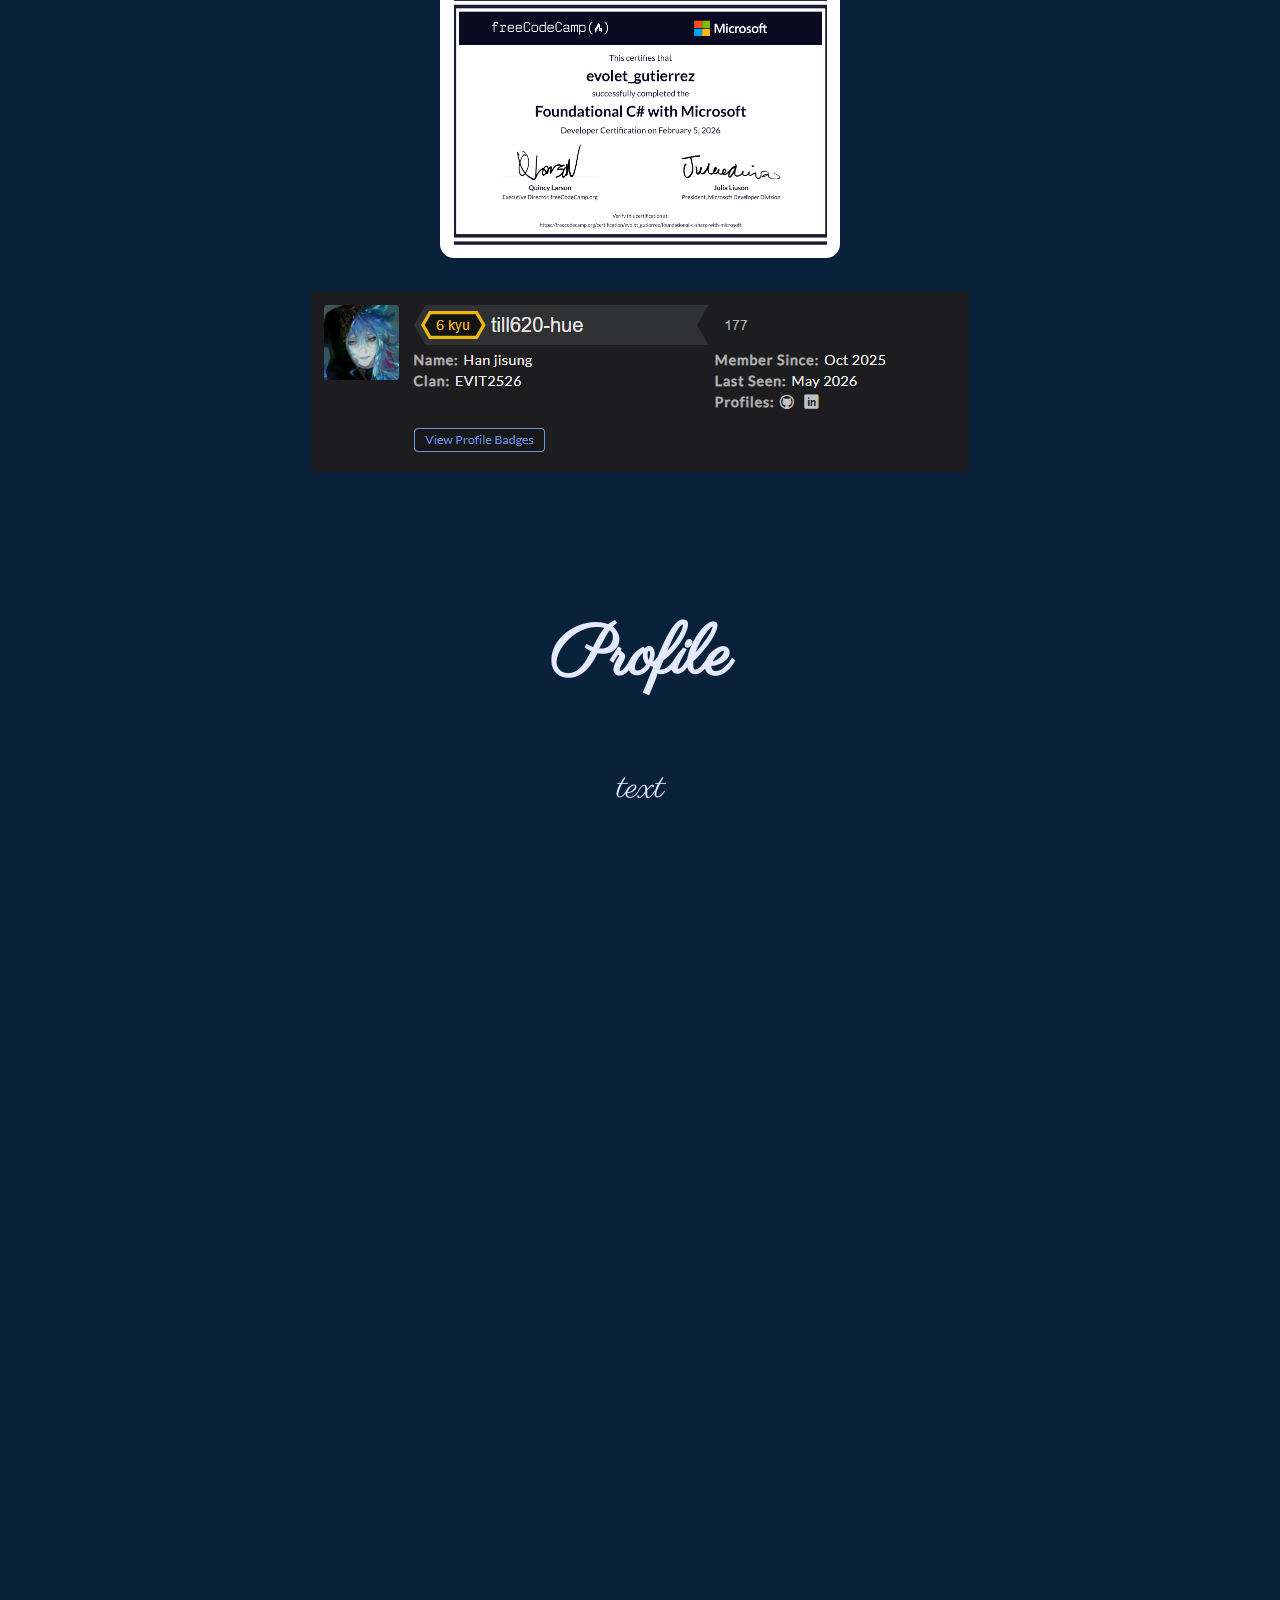
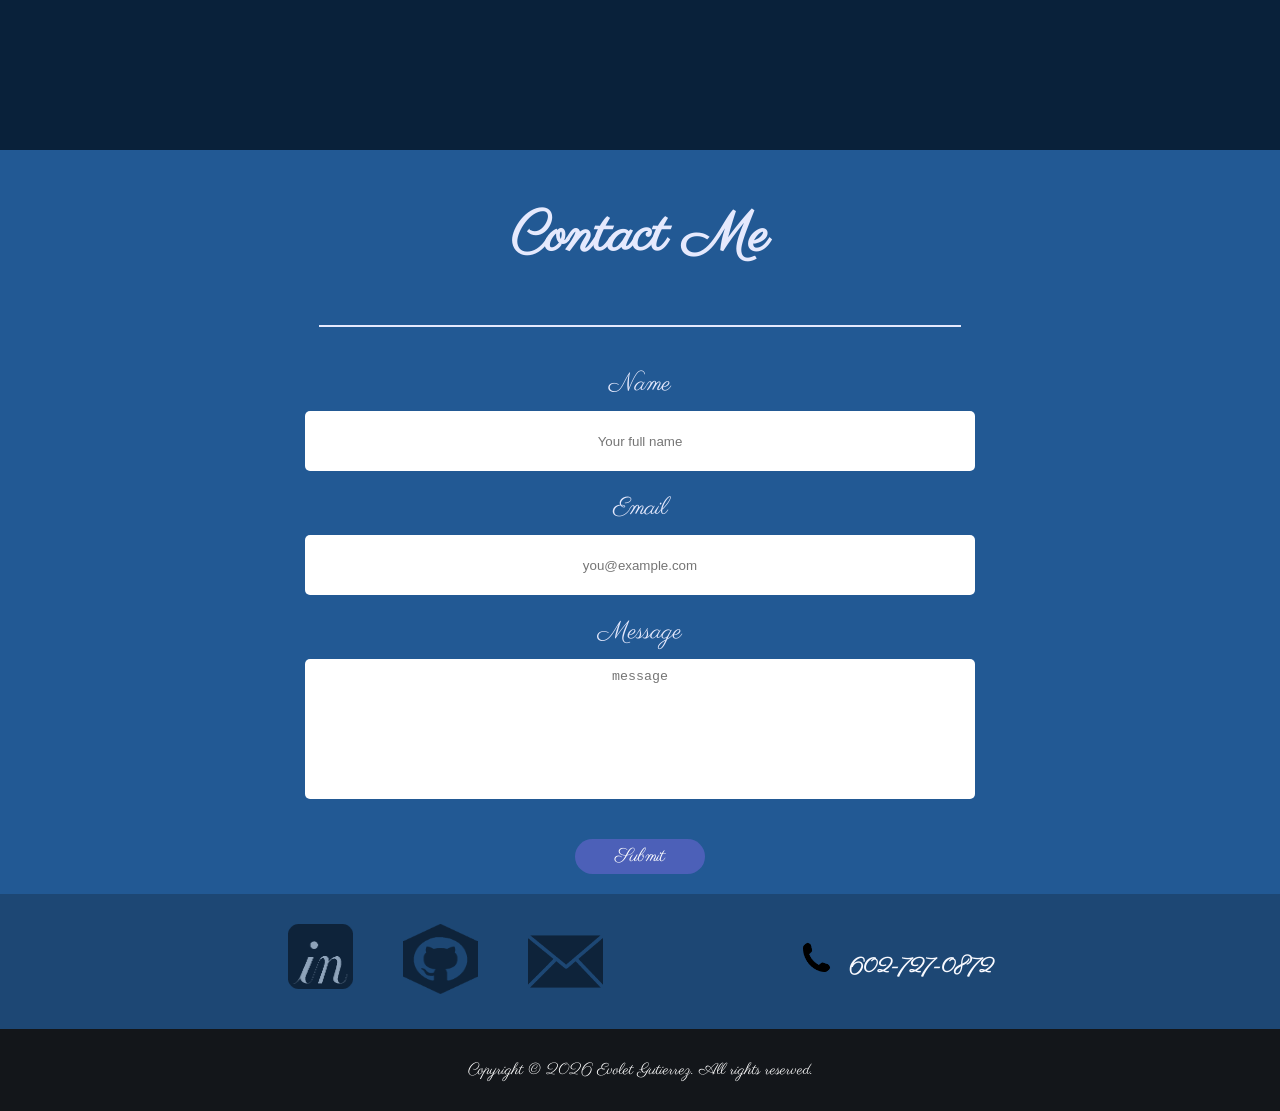
==== commit a84f3c0c: "added the project and other stuff" ====
--- a/index.html
+++ b/index.html
@@ -30,7 +30,7 @@
 
         body {
             font-family: 'Parisienne', cursive;
-            background-image: url(pascal-debrunner-8xkImX3so8U-unsplash.jpg);
+            background-image: url(backgroundimg.jpg);
             background-repeat: no-repeat;
             background-size: cover;
             background-attachment: fixed;
@@ -62,6 +62,11 @@
             width: 190px;
         }
 
+        .logo_img:hover {
+            transform: scale(1.1);
+            transition: all 0.3s ease;
+        }
+
         .nav {
             height: 30px;
         }
@@ -139,27 +144,59 @@
             color: rgb(229, 233, 253);
             text-align: center;
         }
-        /*profile, achievements, and projects sections*/
-        .profile, .achievements , .projects {
-            background-color: rgba(9, 33, 58, 0.308);
+        /*projects, achievements, profile decor*/
+        .achievements, .profile, .projects {
+            background-color: rgb(9, 33, 58);
             color: rgb(229, 233, 253);
             font-size: 30px;
-            height: 800px;
+            height: 1200px;
             margin: 0px;
-            
-        }
-
+            text-align: center;
+        }
+
+        .achievements h2, .profile h2, .projects h2 {
+            padding: 60px;
+            font-size: 70px;
+        }
+
+        .achievements p, .profile p, .projects p {
+            font-size: 35px;
+        }
+        
+        /*achievements section*/
+        .achievements .certifications {
+            margin: 20px;
+            border-radius: 14px;
+            transition: all 0.2s ease;
+        }
+
+        .achievements .certifications:hover {
+            box-shadow: 0 12px 24px 0 rgba(223, 230, 255, 0.8);
+            border-radius: 14px;
+            transition: all 0.2s ease;
+        }
+
+        .certifications {
+            size: 200px 300px;
+        }
+
+        .certifications {
+            width: clamp(400px, calc(100% - 70vw), 200px);
+            height: auto;
+        }
+
+        /*contact me section*/
         .contacts {
-            background-color: rgba(29, 71, 116, 0.555);
+            background-color: rgb(29, 71, 116);
             padding: 30px;
             align-items: center;
             display: flex;
             justify-content: center;
 
         }
-        /*conact me section from*/
+        /*conact me from*/
         .contac-container {
-            background-color: rgba(34, 89, 148, 0.555);
+            background-color: rgb(34, 89, 148);
             color: rgb(229, 233, 253);
             text-align: center;
         }
@@ -189,7 +226,7 @@
         input:focus, textarea:focus {
             outline: none;
             border: #5977ff solid 2px;
-            box-shadow: 0 0 10px rgba(20, 49, 194, 0.8);
+            box-shadow: 0 0 10px rgba(20, 49, 194, 0.521);
         }
 
         textarea {
@@ -248,7 +285,7 @@
         }
 
         .copyright {
-            background-color: rgba(19, 22, 26, 0.89);
+            background-color: rgb(19, 22, 26);
             color: white;
             text-align: center;
             padding: 30px;
@@ -282,6 +319,29 @@
             .logo_img {
                 height: 50px;
                 width: 135px
+            }
+
+            .achievements, .profile, .projects {
+                font-size: 15px;
+                height: 700px;
+            }
+
+            .achievements h2, .profile h2, .projects h2 {
+                padding: 30px;
+                font-size: 30px;
+            }
+
+            hr {
+                width: 60%;
+            }
+
+            .certifications {
+                width: clamp(160px, calc(100% - 65vw), 300px);
+            }
+
+            .codewars {
+                height: 80px;
+                width: 200px;
             }
         }
 
@@ -295,9 +355,6 @@
            </a>
            <nav class="nav">
              <ul class="nav_list">
-                <li class="nav_item">
-                  <a href="#projects" class="nav_link">projects</a>
-               </li>
                <li class="nav_item">
                   <a href="#achievements" class="nav_link">achievements</a>
                </li>
@@ -316,19 +373,21 @@
     <div class="intro" id="Home">
         <h1>Hello, I'm Evolet a Future Software Developer!</h1>
     </div>
-    
-    <div class="projects" id="projects">
-        <h2>projects</h2>
-        <p>text</p>
-    </div>
+
     <div class="achievements" id="achievements">
-        <h2>achievements</h2>
-        <p>text</p>
+        <h2>Achievements</h2>
+        <hr>
+        <img class="certifications" src="python.png">
+        <img class="certifications" src="html8css.png">
+        <img class="certifications" src="csharp.png" >
+        <br>
+        <img class="codewars" src="codewars.png">
     </div>
     <div class="profile" id="profile">
         <h2>Profile</h2>
         <p>text</p>
     </div>
+
     <div class="contac-container" id="contact">
         <h2 style="font-size: 55px;">Contact Me</h2>
         <hr>
@@ -362,6 +421,8 @@
         </div>
         <h3 class="phone"><img src="phonelogo.png" style="height: 30px; width: 30px; margin-right: 10px;"> 602-727-0872</h3>
     </div>
+
+
     <div class="copyright">
         <p>Copyright © 2026 Evolet Gutierrez. All rights reserved.</p>
     </div>   
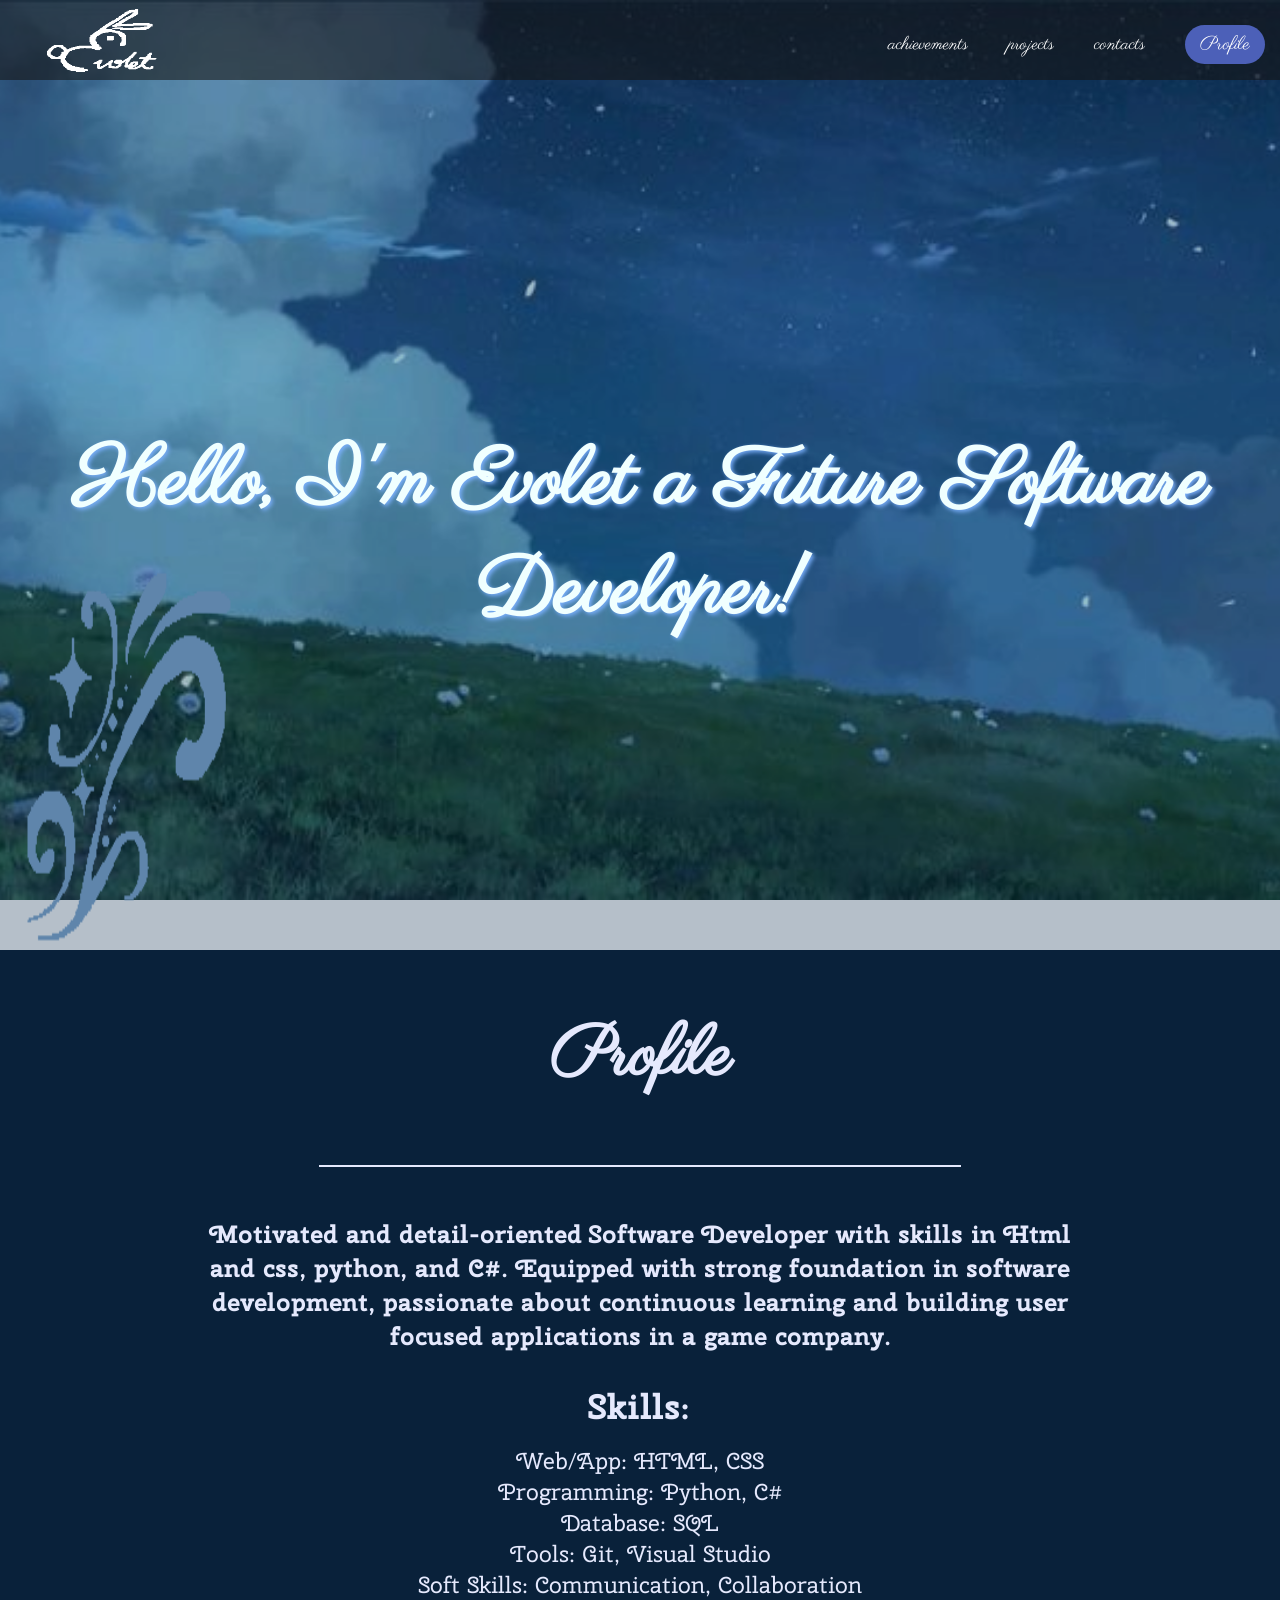
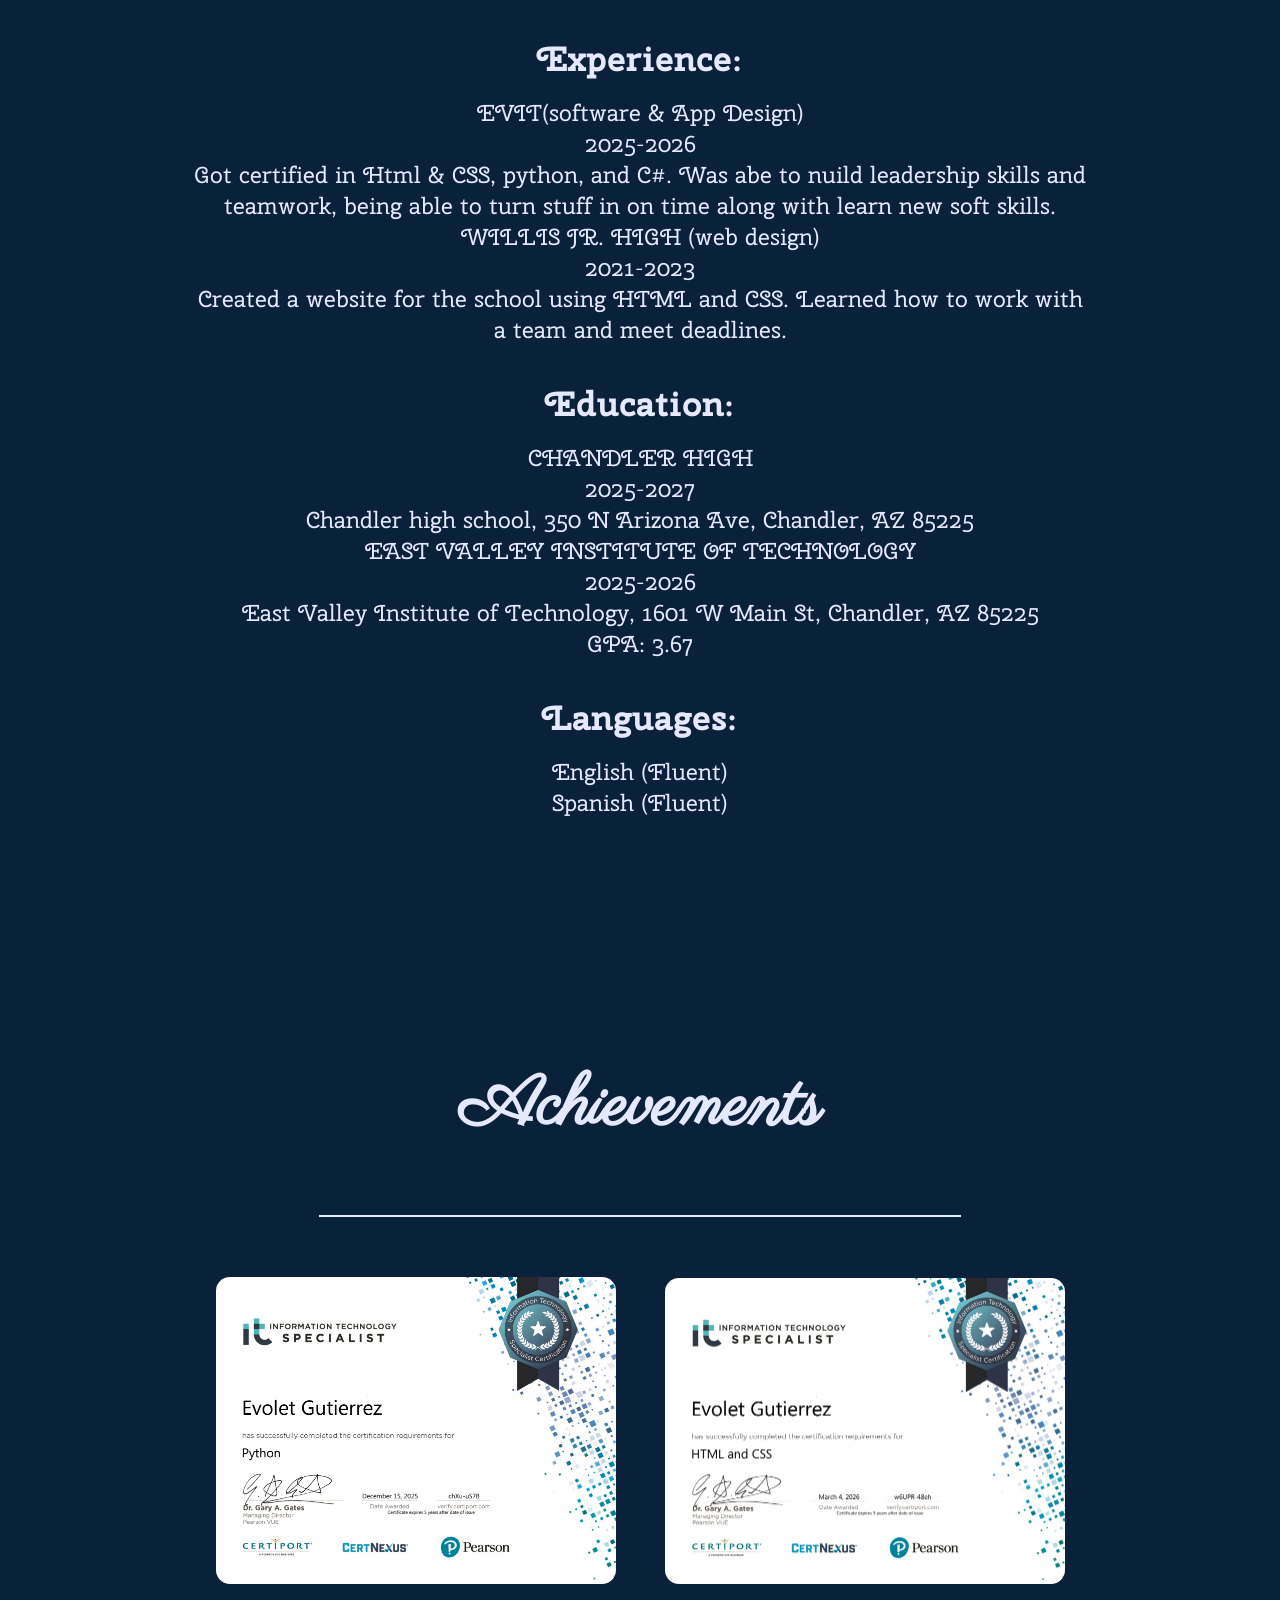
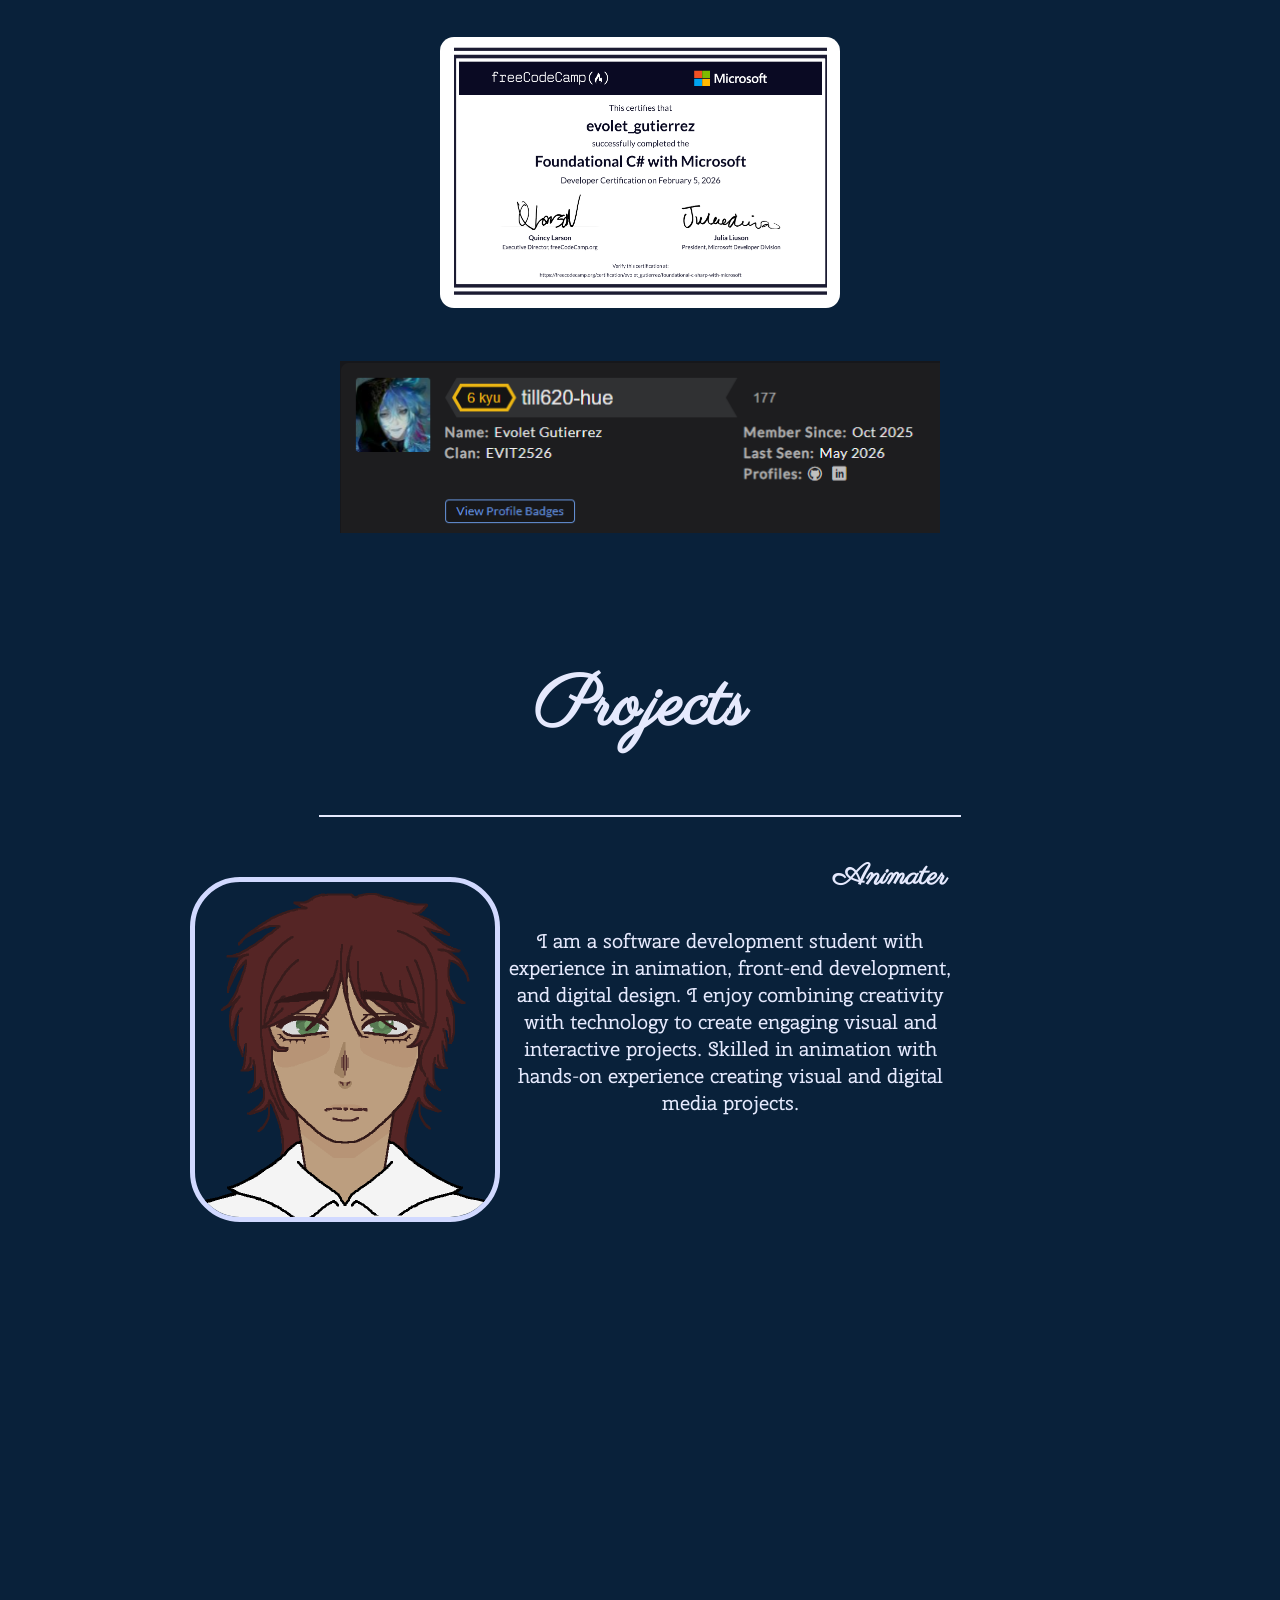
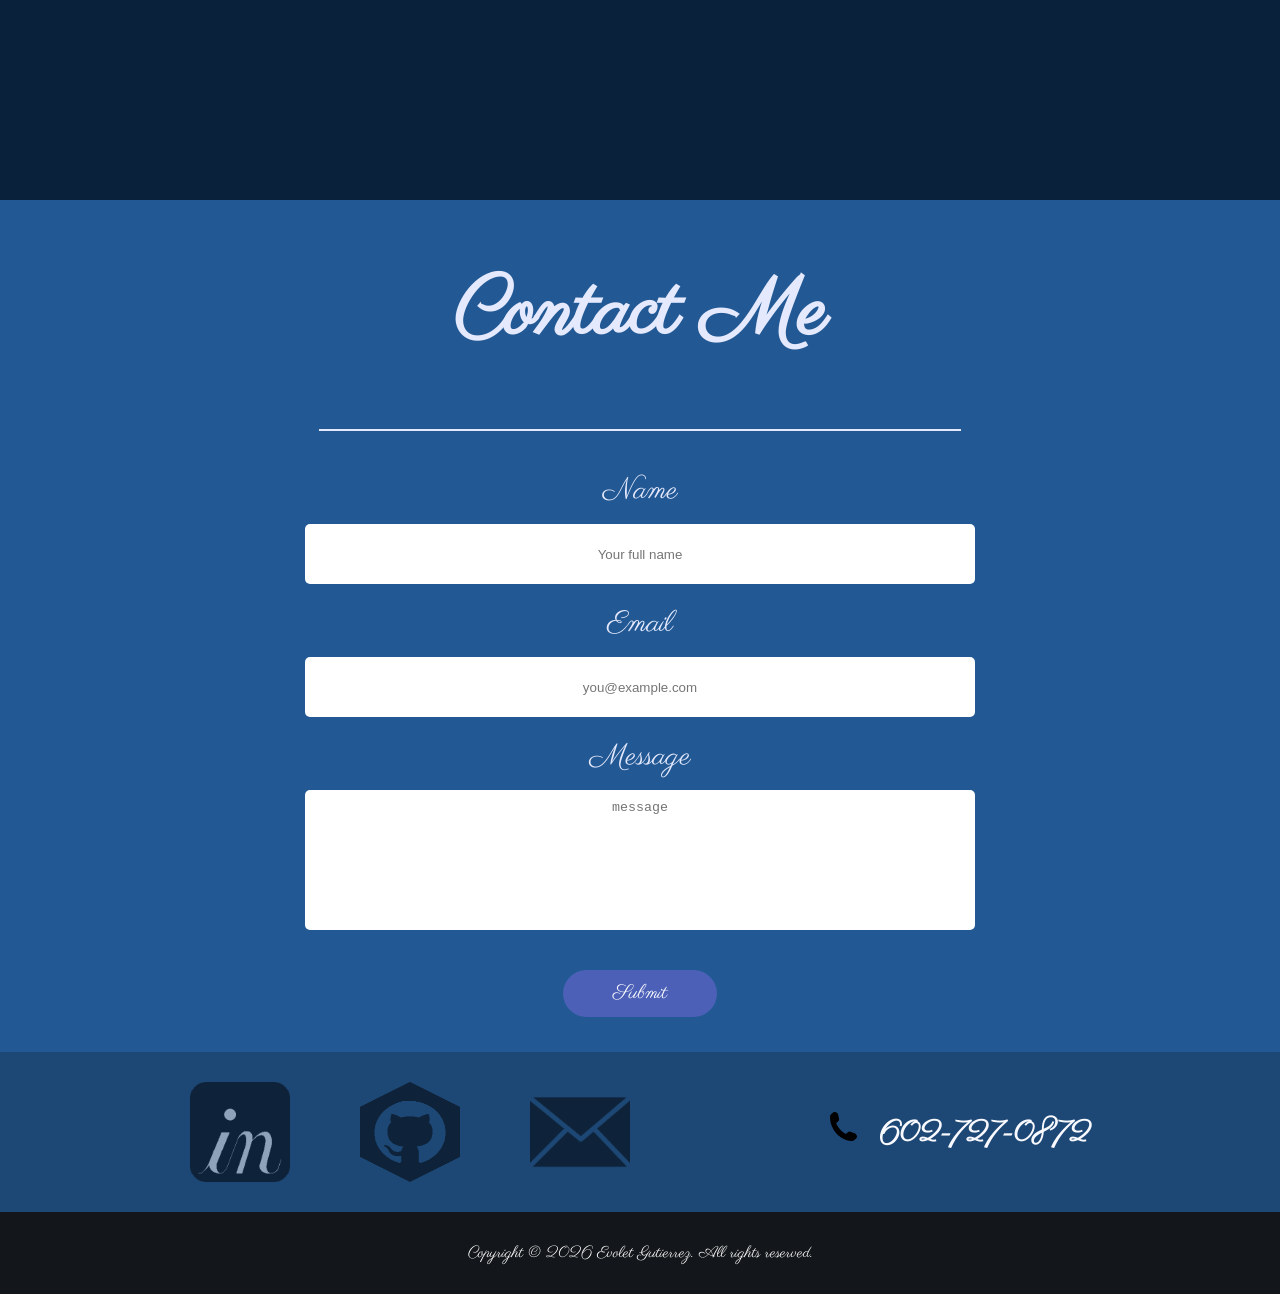
==== commit 1088a03d: "finally in the last section being projects" ====
--- a/index.html
+++ b/index.html
@@ -4,6 +4,7 @@
     <link rel="preconnect" href="https://fonts.googleapis.com">
     <link rel="preconnect" href="https://fonts.gstatic.com" crossorigin>
     <link href="https://fonts.googleapis.com/css2?family=Parisienne&display=swap" rel="stylesheet">
+    <link href="https://fonts.googleapis.com/css2?family=Cherry+Swash:wght@400;700&display=swap" rel="stylesheet">
     <title>Portfolio</title>
     <meta charset="UTF-8">
     <meta name="viewport" content="width=device-width, initial-scale=1.0">
@@ -145,7 +146,7 @@
             text-align: center;
         }
         /*projects, achievements, profile decor*/
-        .achievements, .profile, .projects {
+        .achievements{
             background-color: rgb(9, 33, 58);
             color: rgb(229, 233, 253);
             font-size: 30px;
@@ -154,6 +155,15 @@
             text-align: center;
         }
 
+        .profile {
+            background-color: rgb(9, 33, 58);
+            color: rgb(229, 233, 253);
+            font-size: 30px;
+            height: 1650px;
+            margin: 0px;
+            text-align: center;
+        }
+
         .achievements h2, .profile h2, .projects h2 {
             padding: 60px;
             font-size: 70px;
@@ -162,7 +172,43 @@
         .achievements p, .profile p, .projects p {
             font-size: 35px;
         }
-        
+        /*font cherry for profile section*/
+        .cherry-swash-regular {
+            font-family: "Cherry Swash", serif;
+            font-weight: 400;
+            font-size: 30px;
+            font-style: normal;
+        }
+
+         .cherry-swash-bold {
+            font-family: "Cherry Swash", serif;
+            font-weight: 700;
+            font-style: normal;
+        }
+
+        /*profile section*/
+        .aboutme {
+            width: 70%;
+            margin: 0 auto;
+            padding: 10px;
+            font-size: 25px;
+            font-family: 'Cherry Swash', serif;
+        }
+
+        .font {
+            font-family: 'Cherry Swash', serif;
+            font-size: 35px;
+            margin-top: 20px;
+        }
+
+        .skills-list, .experience-list, .education-list, .languages-list {
+            width: 70%;
+            margin: 0 auto;
+            padding: 15px;
+            font-family: 'Cherry Swash', serif;
+            text-align: middle;
+            font-size: 23px;
+        }
         /*achievements section*/
         .achievements .certifications {
             margin: 20px;
@@ -176,6 +222,12 @@
             transition: all 0.2s ease;
         }
 
+        .codewars:hover {
+            box-shadow: 0 12px 24px 0 rgba(158, 176, 255, 0.8);
+            border-radius: 14px;
+            transition: all 0.2s ease;
+        }
+
         .certifications {
             size: 200px 300px;
         }
@@ -183,6 +235,41 @@
         .certifications {
             width: clamp(400px, calc(100% - 70vw), 200px);
             height: auto;
+        }
+
+        .codewars {
+            width: clamp(600px, calc(100% - 70vw), 200px);
+            height: auto;
+            margin-top: 20px;
+        }
+
+        /*projects section*/
+        .projects {
+            background-color: rgb(9, 33, 58);
+            color: rgb(229, 233, 253);
+            font-size: 30px;
+            height: 1200px;
+            margin: 0px;
+            text-align: center;
+            height: 1200px;
+        }
+        .smilegif {
+            width: clamp(300px, calc(100% - 70vw), 200px);
+            height: auto;
+            margin-top: 20px;
+            border: 5px solid rgb(209, 217, 255);
+            border-radius: 50px;
+            float: left;
+            margin-left: 190px;
+        }
+
+        .projects p {
+            width: 50%;
+            margin: 10px auto;
+            padding: 20px;
+            font-family: 'Cherry Swash', serif;
+            text-align: middle;
+            font-size: 20px;
         }
 
         /*contact me section*/
@@ -202,9 +289,8 @@
         }
 
         .contac-container h2{
-            font-size: 30px;
-            padding: 50px;
-            font-size: 40px;
+            font-size: 80px;
+            padding: 60px;
         }
 
         .form-group {
@@ -237,13 +323,14 @@
         button {
             background-color: rgb(76, 96, 184);
             color: rgb(255, 255, 255);
-            padding: 5px 40px;
+            padding: 10px 50px;
             border-radius: 100px;
-            font-size: 19px;
+            font-size: 20px;
             border: none;
             cursor: pointer;
             transition: 0.3s ease;
-            margin: 20px;
+            margin-top: 20px;
+            margin-bottom: 35px;
             font-family: 'Parisienne', cursive;
         }
 
@@ -253,8 +340,8 @@
         }
 
         label {
-            font-size: 25px;
-            margin-bottom: 10px;
+            font-size: 30px;
+            margin-bottom: 13px;
         }
 
         hr {
@@ -265,18 +352,20 @@
 
         .links {
             display: flex;
-            column-gap: 30px;
+            column-gap: 70px;
         }
 
         h3 {
             color: rgb(249, 250, 255);
-            font-size: 20px;
+            font-size: 29px;
             margin-left: 200px;
         }
 
         .links img {
             opacity: 0.5;
             transition: all 0.3s ease;
+            height: 100px;
+            width: 100px;
         }
 
         .links img:hover {
@@ -321,9 +410,30 @@
                 width: 135px
             }
 
-            .achievements, .profile, .projects {
+            .experience-list, .education-list, .skills-list, .languages-list {
+                width: 70%;
+                font-size: 13px;
+                padding: 5px;
+            }
+
+            .aboutme {
+                width: 80%;
+                font-size: 13px;
+                padding: 5px;
+            }
+
+            .font {
+                font-size: 16px;
+            }
+
+            .achievements, .projects {
                 font-size: 15px;
                 height: 700px;
+            }
+
+            .profile {
+                font-size: 15px;
+                height: 950px;
             }
 
             .achievements h2, .profile h2, .projects h2 {
@@ -343,11 +453,81 @@
                 height: 80px;
                 width: 200px;
             }
+
+            .contact-container{
+                font-size: 5px;
+                padding: -5px;
+                font-size: 15px;
+            }
+
+            .contac-container h2 {
+                font-size: 29px;
+                padding: 18px;
+            }
+
+            .form-group {
+                margin-bottom: 10px;
+            }
+    
+            input[type="text"], input[type="email"], textarea {
+                width: 260px;
+                height: 5px;
+                padding: 8px;
+            }
+
+            .form-group {
+                font-size: 8px;
+            }
+
+            textarea {
+                height: 40px;
+            }
+
+            button {
+                padding: 5px 25px;
+                font-size: 15px;
+                margin-top: 10px;
+            }
+
+            label {
+                font-size: 18px;
+                margin-bottom: 2px;
+            }
+
+            hr {
+                width: 80%;
+                margin: 0 auto 20px auto;
+            }
+
+            .links {
+                column-gap: 50px;
+            }
+
+            .links img {
+                height: 50px;
+                width: 60px;
+            }
+    
+            h3 {
+                margin-left: 10px;
+                font-size: 15px;
+            }
+
+            .contacts {
+                flex-direction: column;
+                row-gap: 20px;
+            }
+            
+            .copyright {
+                font-size: 12px;
+                padding: 20px;
+            }
         }
 
     </style>
 </head>
 <body>
+    <!--header and nav bar-->
     <header class="header">
         <div class="header_content">
            <a href="#Home">
@@ -359,6 +539,9 @@
                   <a href="#achievements" class="nav_link">achievements</a>
                </li>
                <li class="nav_item">
+                  <a href="#projects" class="nav_link">projects</a>
+               </li>
+               <li class="nav_item">
                   <a href="#contact" class="nav_link">contacts</a>
                </li>
                <li class="nav_item">
@@ -369,11 +552,61 @@
         </div>
 
     </header>
-        
+    <!--intro section-->
     <div class="intro" id="Home">
         <h1>Hello, I'm Evolet a Future Software Developer!</h1>
     </div>
-
+    <!--profile section-->
+    <div class="profile" id="profile">
+        <h2>Profile</h2>
+        <hr>
+        <h5 class="aboutme">Motivated and detail-oriented Software Developer with skills in Html and css, python, and C#.  Equipped with strong foundation in software development, passionate about continuous learning and building user focused applications in a game company.</h5>
+        <div>
+           <h4 class="font">Skills:</h4>
+            <ul class="skills-list">
+                <li>Web/App: HTML, CSS</li>
+                <li>Programming: Python, C#</li>
+                <li>Database: SQL</li>
+                <li>Tools: Git, Visual Studio</li>
+                <li>Soft Skills: Communication, Collaboration</li>
+            </ul>
+        </div>
+        <div>
+            <h4 class="font">Experience:</h4>
+            <ul class="experience-list">
+                <li>EVIT(software & App Design)</li>
+                    <ul class="experience">
+                        <li>2025-2026</li>
+                        <li>Got certified in Html & CSS, python, and C#. Was abe to nuild leadership skills and teamwork, being able to turn stuff in on time along with learn new soft skills.</li>
+                    </ul>
+                <li>WILLIS JR. HIGH (web design)</li>
+                    <ul class="experience">
+                        <li>2021-2023</li>
+                        <li>Created a website for the school using HTML and CSS. Learned how to work with a team and meet deadlines.</li>
+                    </ul>
+                </ul>
+             <h4 class="font">Education:</h4>
+            <ul class="education-list">
+                <li>CHANDLER HIGH</li>
+                    <ul>
+                        <li>2025-2027</li>
+                        <li>Chandler high school, 350 N Arizona Ave, Chandler, AZ 85225</li>
+                    </ul>
+                <li>EAST VALLEY INSTITUTE OF TECHNOLOGY</li>
+                     <ul>
+                        <li>2025-2026</li>
+                        <li>East Valley Institute of Technology, 1601 W Main St, Chandler, AZ 85225</li>
+                        <li>GPA: 3.67</li>
+                     </ul>
+            </ul>
+            <h4 class="font">Languages:</h4>
+            <ul class="languages-list">
+                <li>English (Fluent)</li>
+                <li>Spanish (Fluent)</li>
+            </ul>
+        </div>   
+    </div>
+    <!--achievements section-->
     <div class="achievements" id="achievements">
         <h2>Achievements</h2>
         <hr>
@@ -381,15 +614,21 @@
         <img class="certifications" src="html8css.png">
         <img class="certifications" src="csharp.png" >
         <br>
-        <img class="codewars" src="codewars.png">
+        <a href="https://www.codewars.com/users/till620-hue" target="_blank">
+            <img class="codewars" src="codename.png">
+        </a>
     </div>
-    <div class="profile" id="profile">
-        <h2>Profile</h2>
-        <p>text</p>
+    <!--projects section-->
+    <div class="projects" id="  projects">
+        <h2>Projects</h2>
+        <hr>
+        <img src="smile.gif" class="smilegif">
+        <h4>Animater</h4>
+        <p>I am a software development student with experience in animation, front-end development, and digital design. I enjoy combining creativity with technology to create engaging visual and interactive projects. Skilled in animation with hands-on experience creating visual and digital media projects.</p>
     </div>
-
+    <!--contact me form-->
     <div class="contac-container" id="contact">
-        <h2 style="font-size: 55px;">Contact Me</h2>
+        <h2 class="titleme">Contact Me</h2>
         <hr>
         <form>
             <div class="form-group">
@@ -407,22 +646,22 @@
             <button type="submit">Submit</button>
         </form>
     </div>
+    <!--contact info-->
     <div class="contacts">
         <div class ="links">
             <a href="https://www.linkedin.com/in/evolet-gutierrez-0638753a7/" target="_blank" class="links">
-                <img src="in.png" style="height: 65px; width: 65px; margin-right: 20px;">
+                <img src="in.png" >
             </a>
             <a href="https://github.com/till620-hue" target="_blank" class="links">
-                <img src="githublogo.png" style="height: 70px; width: 75px; margin-right: 20px;">
+                <img src="githublogo.png">
             </a>
             <a href="https://mail.google.com/mail/u/0/#inbox?compose=GTvVlcSKjDNJbmQgLZbkKwBMHNJQJpJdXljDzbxKtCKTCvpxDVMbShTpGQPTLrcWTRSPnnGWRxqKp" target="_blank" class="links">
-                <img src="emaillogo.png" style="height: 75px; width: 75px;">
+                <img src="emaillogo.png">
             </a>
         </div>
         <h3 class="phone"><img src="phonelogo.png" style="height: 30px; width: 30px; margin-right: 10px;"> 602-727-0872</h3>
     </div>
-
-
+    <!--footer-->
     <div class="copyright">
         <p>Copyright © 2026 Evolet Gutierrez. All rights reserved.</p>
     </div>   
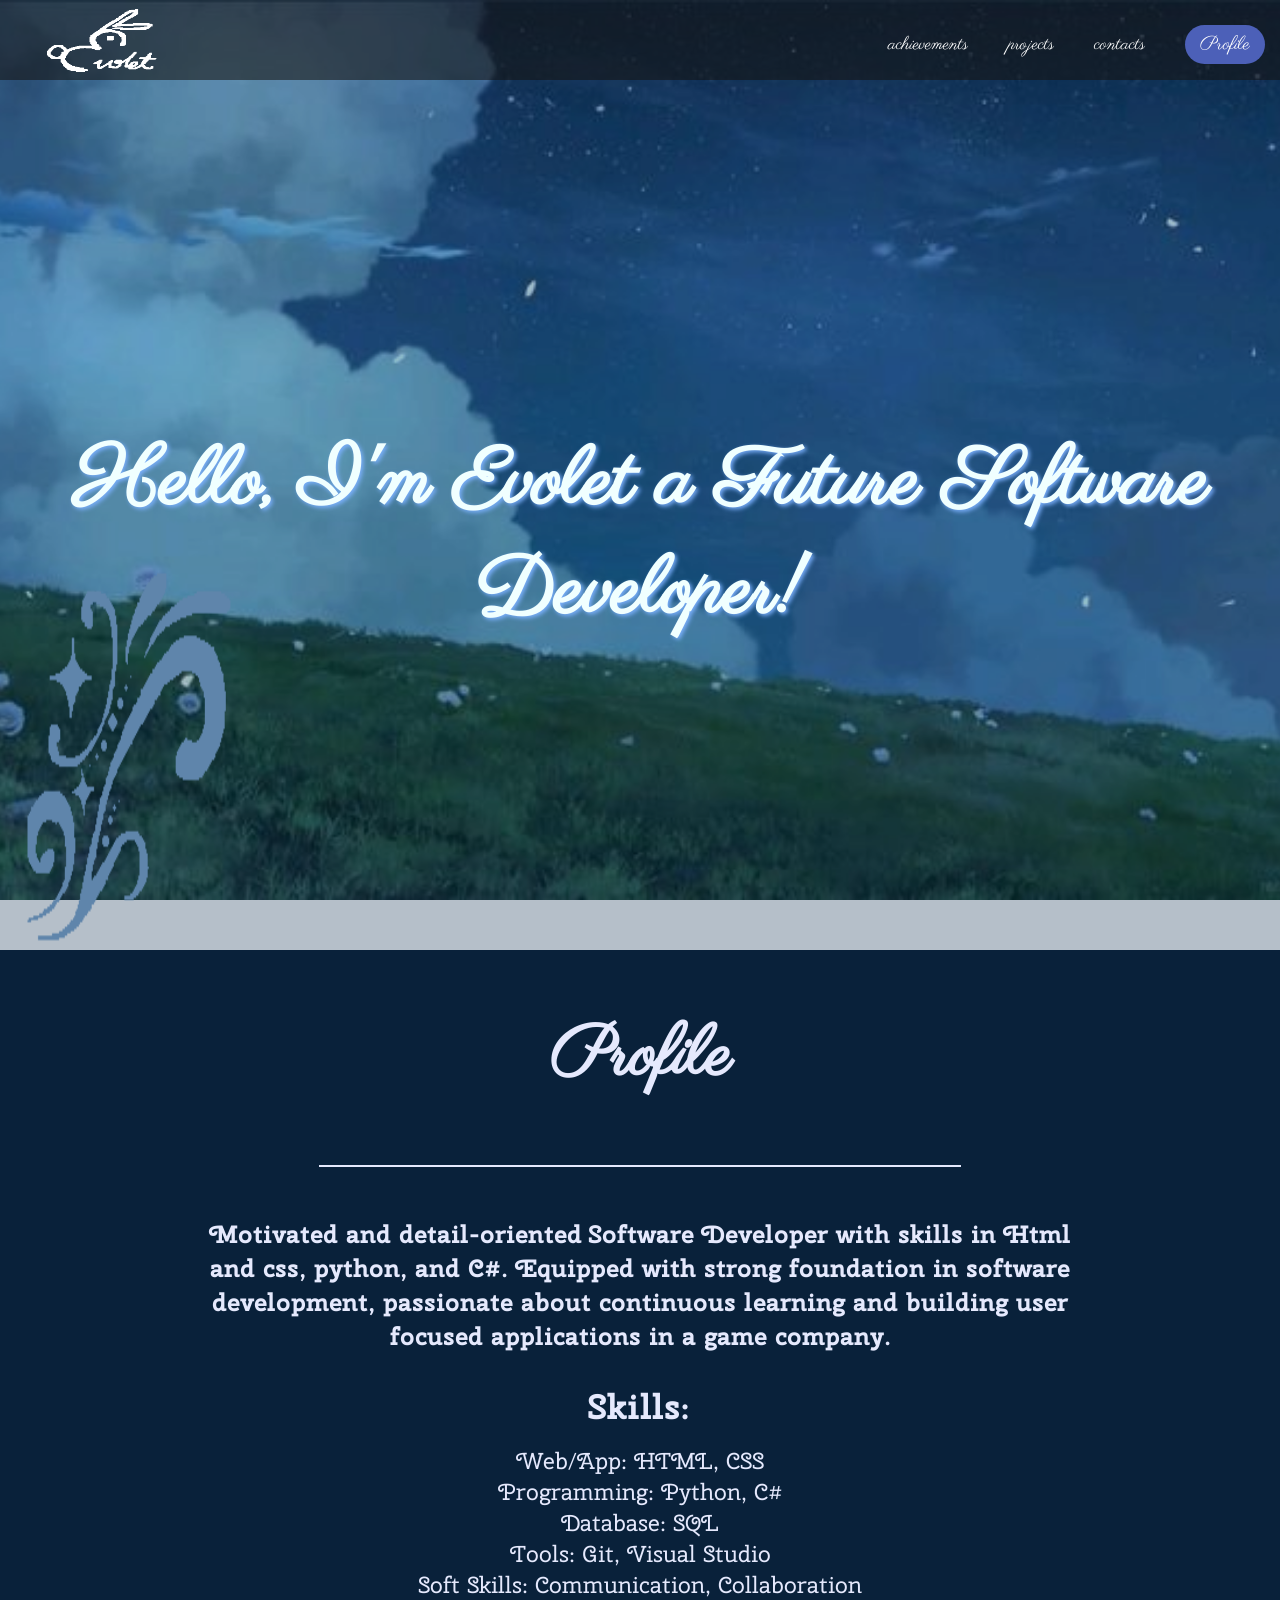
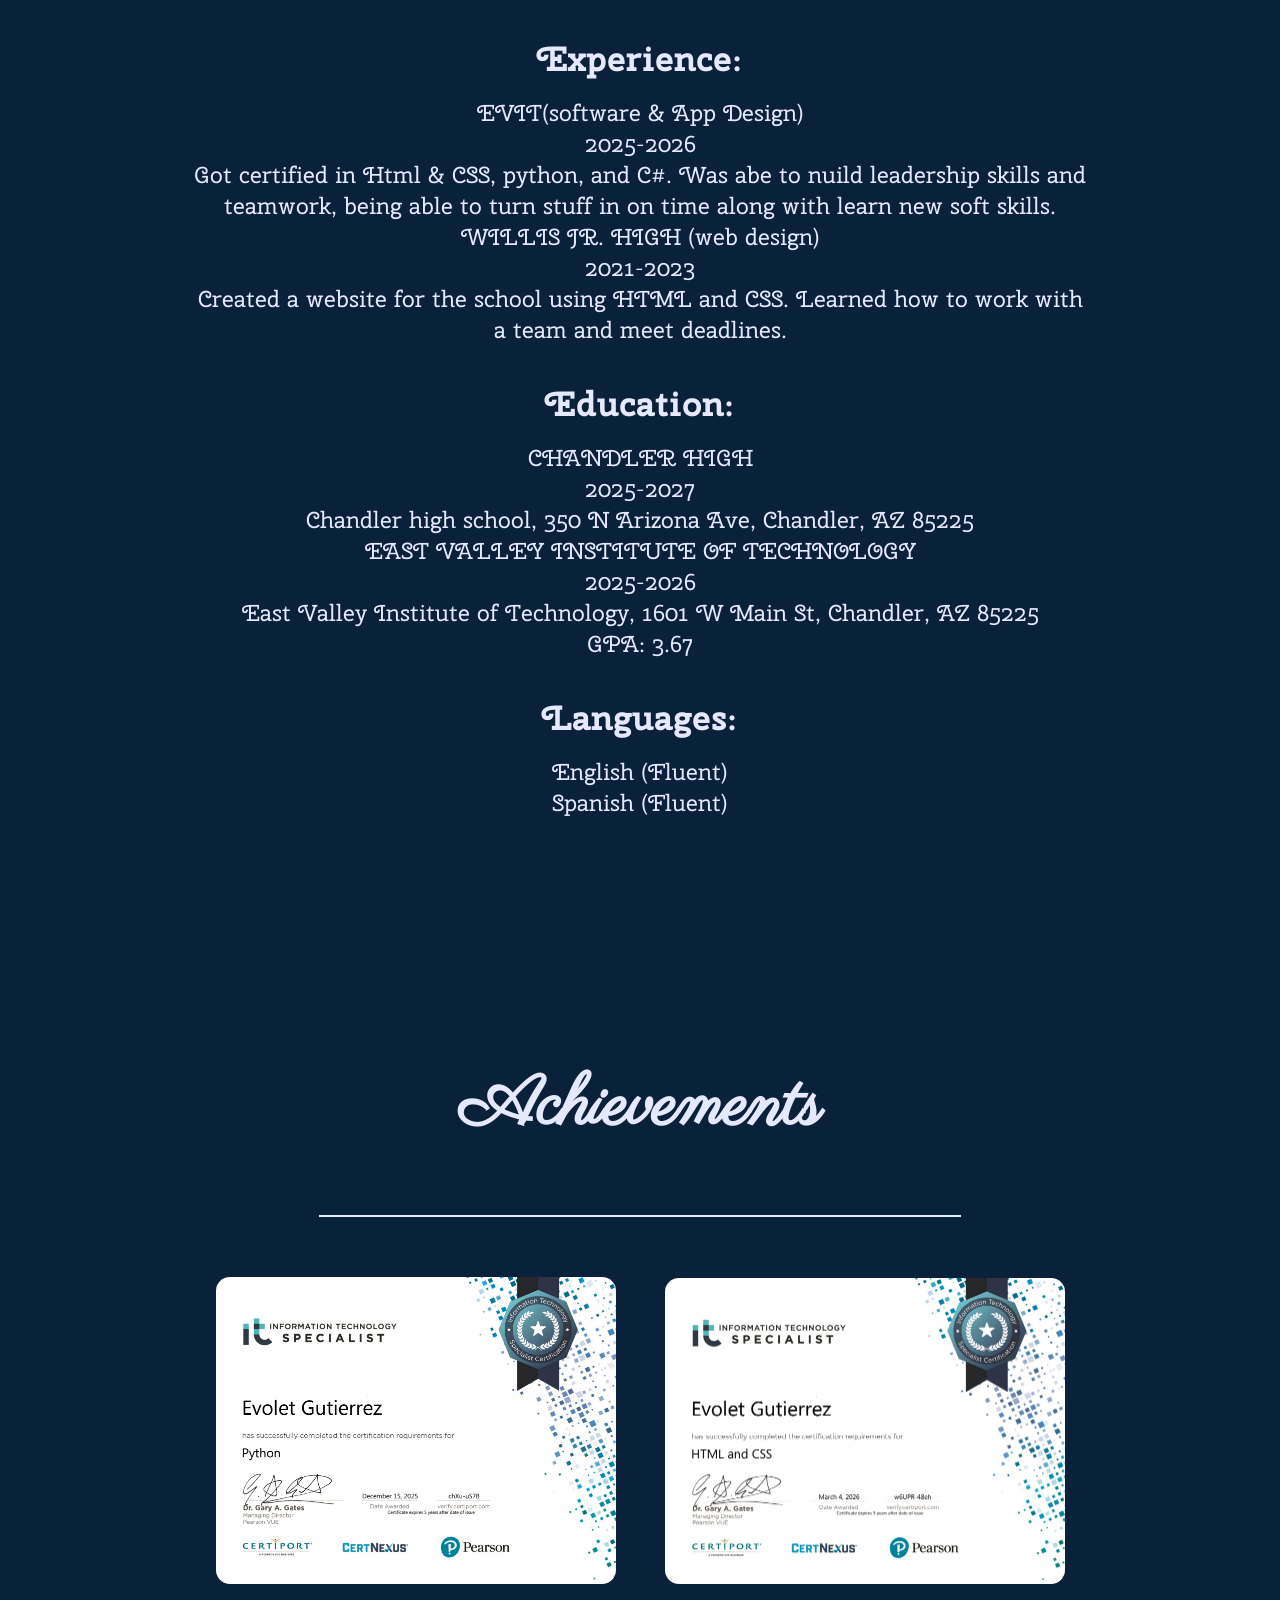
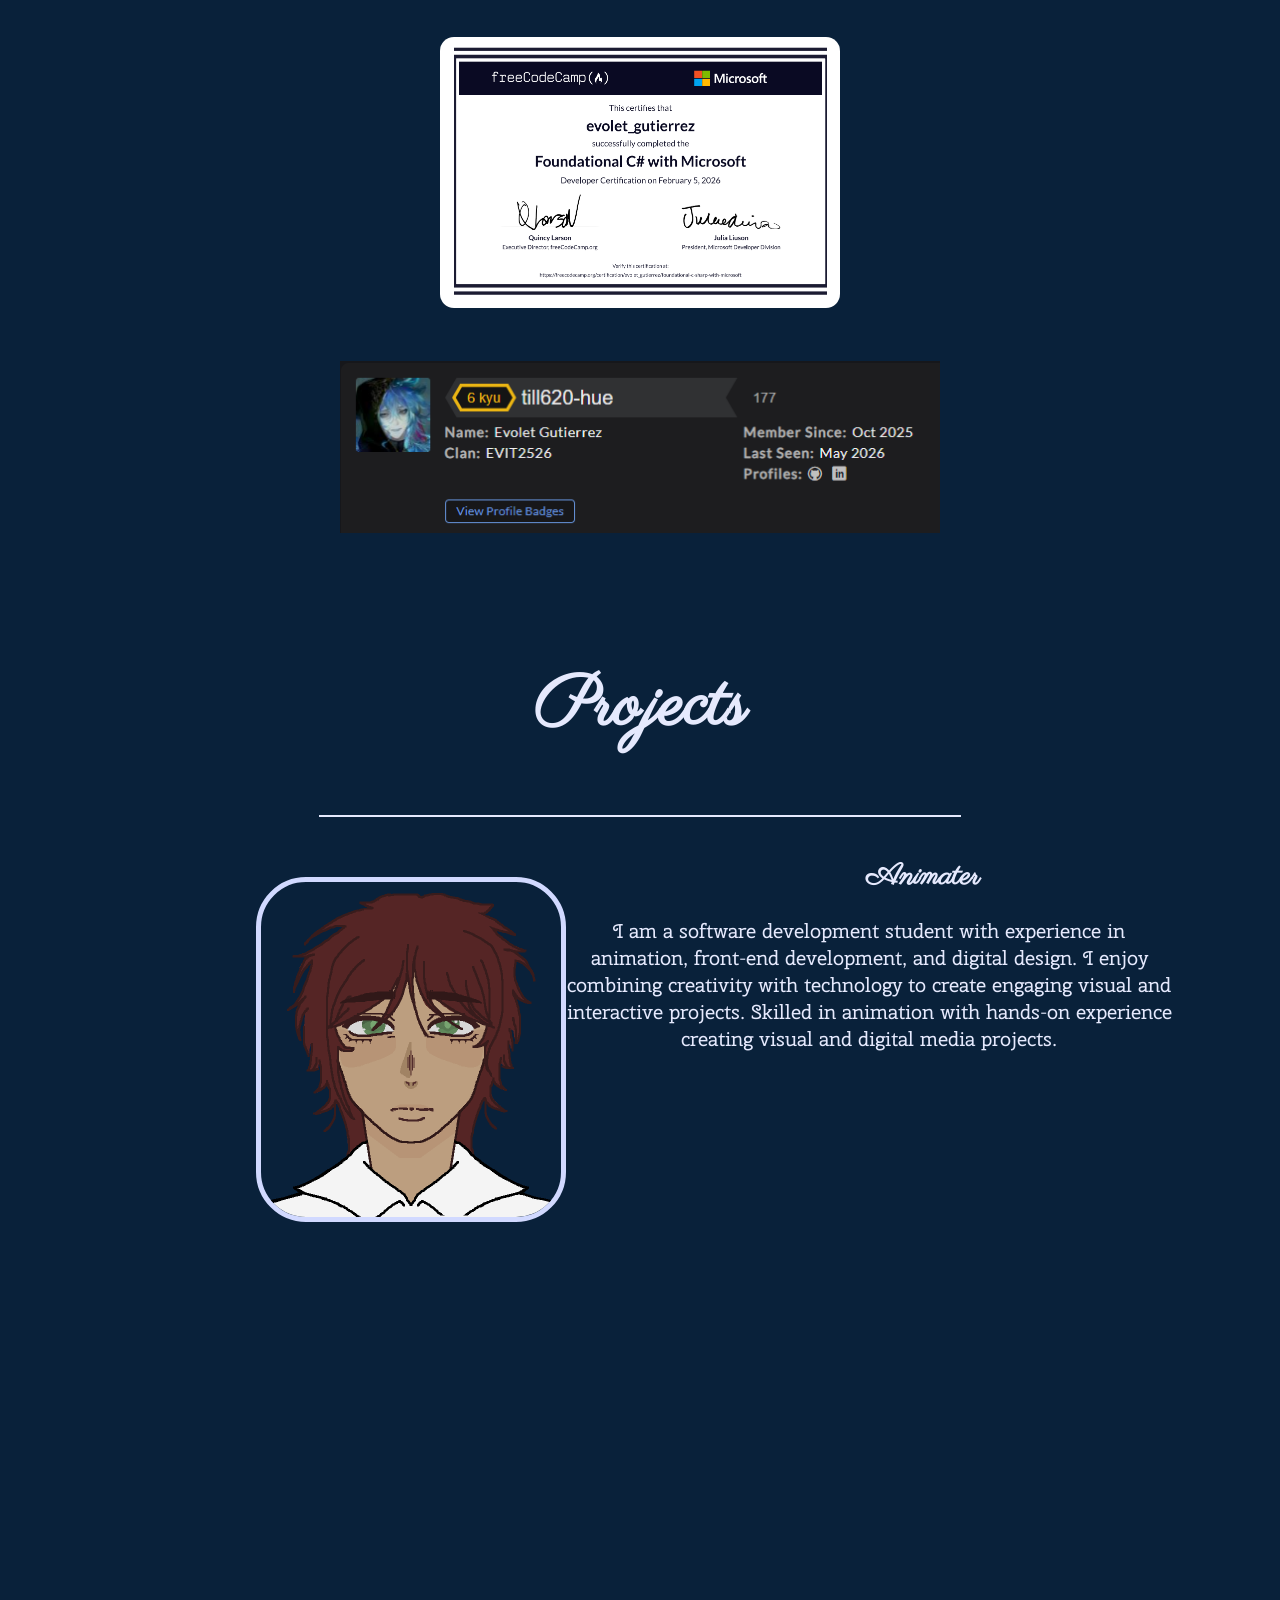
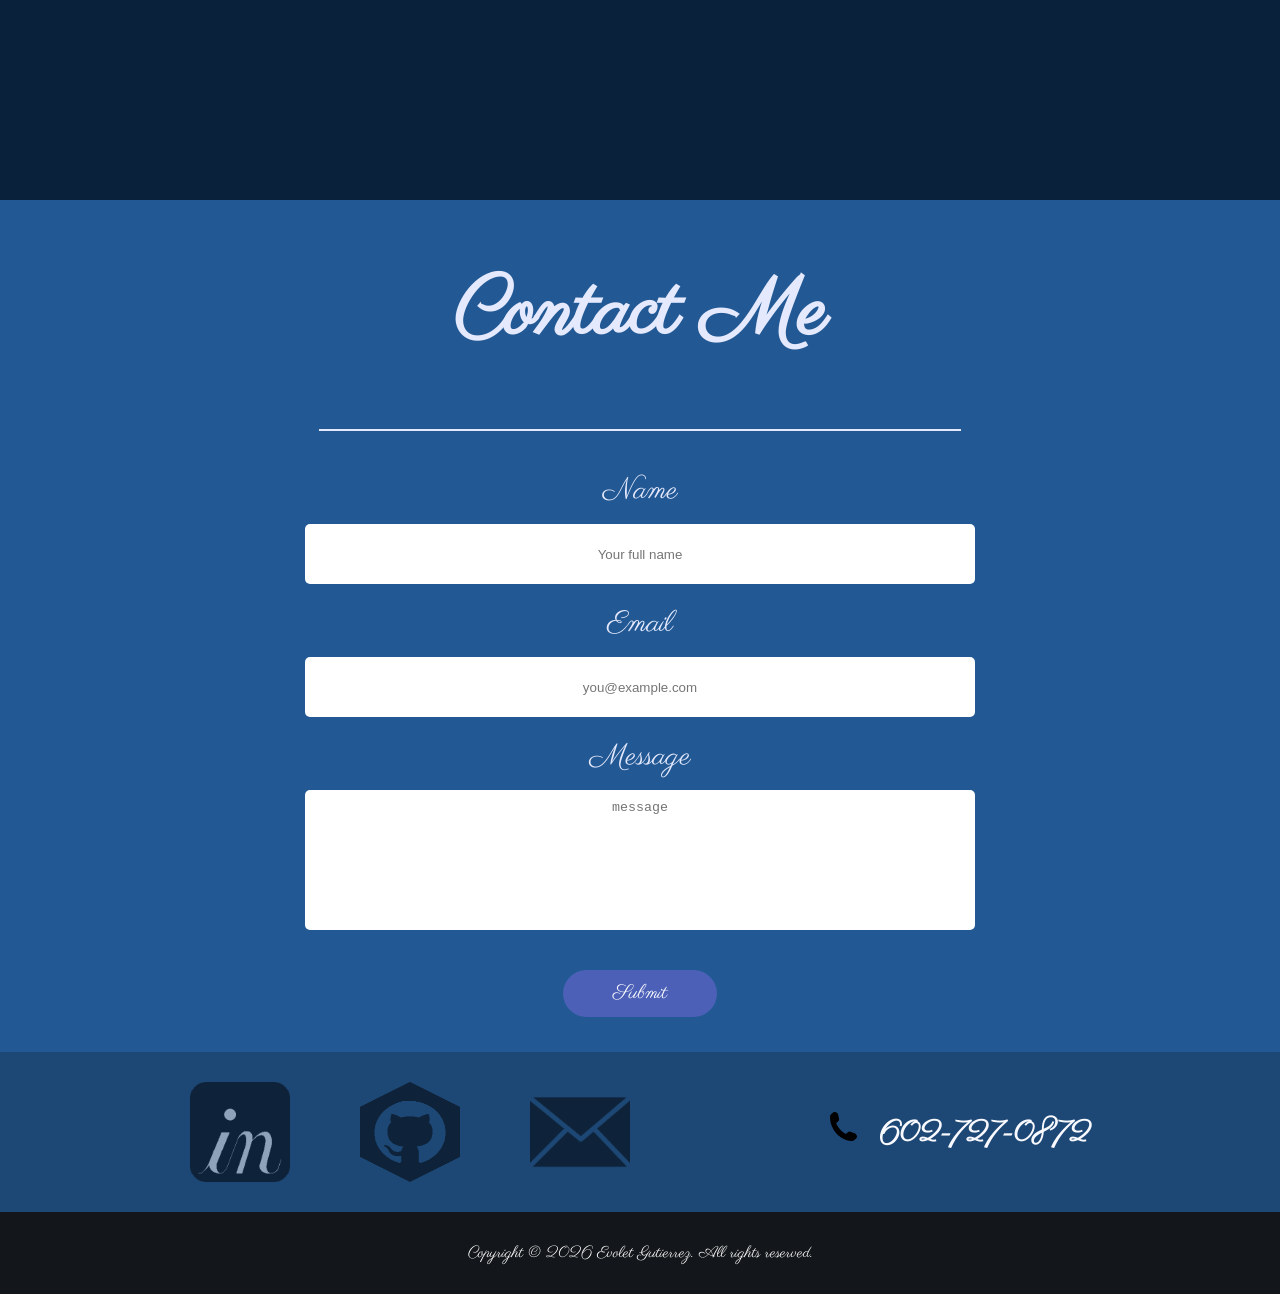
==== commit a6c0a756: "css sheet and html'" ====
--- a/index.html
+++ b/index.html
@@ -1,6 +1,7 @@
 <!DOCTYPE html>
 <html lang="en">
 <head>
+    <link rel="stylesheet" href="style.css">
     <link rel="preconnect" href="https://fonts.googleapis.com">
     <link rel="preconnect" href="https://fonts.gstatic.com" crossorigin>
     <link href="https://fonts.googleapis.com/css2?family=Parisienne&display=swap" rel="stylesheet">
@@ -8,523 +9,6 @@
     <title>Portfolio</title>
     <meta charset="UTF-8">
     <meta name="viewport" content="width=device-width, initial-scale=1.0">
-    <style>
-        /* RESET */
-        * {
-            margin: 0;
-            padding: 0;
-        }
-
-        html {
-            scroll-behavior: smooth;
-        }
-
-        ul {
-            list-style: none;
-            position: sticky;
-        }
-
-        a {
-            text-decoration: none;
-            color: inherit;
-        }
-
-        body {
-            font-family: 'Parisienne', cursive;
-            background-image: url(backgroundimg.jpg);
-            background-repeat: no-repeat;
-            background-size: cover;
-            background-attachment: fixed;
-            background-position: center center;
-        }
-        /*header and nav bar*/
-        .header{
-            background-color: rgba(19, 22, 26, 0.685); 
-            font-size: 25px;
-            color: white;
-            position: sticky;
-            top: 0;
-            z-index: 0;
-        }
-
-        .header_content {
-            min-height: 80px;
-            display: flex;
-            align-items: center;
-            justify-content: space-between;
-            max-width: 1650px;
-            margin: 0 auto;
-            padding: 0 15px;
-        }
-
-        .logo_img {
-            display: block;
-            height: 70px;
-            width: 190px;
-        }
-
-        .logo_img:hover {
-            transform: scale(1.1);
-            transition: all 0.3s ease;
-        }
-
-        .nav {
-            height: 30px;
-        }
-
-        .nav_list {
-            display: flex;
-            column-gap: 40px;
-        }
-
-        .nav_item {
-            display: flex;
-            align-items: center;
-        }
-
-        .nav_link {
-            color: white;
-            font-size: 18px;
-            transition: all 0.3s ease;
-        }
-
-        .nav_link:hover, .nav_link:focus {
-            color: rgb(146, 239, 255);
-        }
-
-        .btn {
-            background-color: rgb(76, 96, 184);
-            color: rgb(255, 255, 255);
-            padding: 7px 15px;
-            border-radius: 100px;
-            font-size: 19px;
-            font-weight: 500;
-            transition: all 0.3s ease;
-        }
-
-        .btn:hover {
-            background-color: rgb(146, 239, 255);
-            color: rgb(0, 16, 105);
-        }
-
-        /*animation for the text intro*/
-        @keyframes fade-inout{
-            0% {
-                opacity: 0;
-            }
-            100% {
-                opacity: 1;
-            }
-        }
-
-        .intro {
-            animation: fade-inout 4s ease-in-out;
-            font-size: 40px;
-            text-align: center;
-            height: 870px;
-            background-color: rgba(12, 45, 77, 0.3);
-            display: flex;
-            flex-wrap: wrap;
-            justify-content: center;
-            background-image: url(swirls.png), url(swirls2.png);
-            background-repeat: no-repeat, no-repeat;
-            background-size: 350px 600px, 240px 420px;
-            background-position: -60px 380px, 1660px 10px;
-        }
-
-        h1 {
-            margin-top: 350px;
-            color: azure; 
-            text-shadow: 2px 2px 4px rgba(124, 177, 255, 0.959);
-        }
-
-        .main {
-            flex: 70%;
-            background-color: rgba(19, 22, 26, 0.6);
-            font-size: 30px;
-            color: rgb(229, 233, 253);
-            text-align: center;
-        }
-        /*projects, achievements, profile decor*/
-        .achievements{
-            background-color: rgb(9, 33, 58);
-            color: rgb(229, 233, 253);
-            font-size: 30px;
-            height: 1200px;
-            margin: 0px;
-            text-align: center;
-        }
-
-        .profile {
-            background-color: rgb(9, 33, 58);
-            color: rgb(229, 233, 253);
-            font-size: 30px;
-            height: 1650px;
-            margin: 0px;
-            text-align: center;
-        }
-
-        .achievements h2, .profile h2, .projects h2 {
-            padding: 60px;
-            font-size: 70px;
-        }
-
-        .achievements p, .profile p, .projects p {
-            font-size: 35px;
-        }
-        /*font cherry for profile section*/
-        .cherry-swash-regular {
-            font-family: "Cherry Swash", serif;
-            font-weight: 400;
-            font-size: 30px;
-            font-style: normal;
-        }
-
-         .cherry-swash-bold {
-            font-family: "Cherry Swash", serif;
-            font-weight: 700;
-            font-style: normal;
-        }
-
-        /*profile section*/
-        .aboutme {
-            width: 70%;
-            margin: 0 auto;
-            padding: 10px;
-            font-size: 25px;
-            font-family: 'Cherry Swash', serif;
-        }
-
-        .font {
-            font-family: 'Cherry Swash', serif;
-            font-size: 35px;
-            margin-top: 20px;
-        }
-
-        .skills-list, .experience-list, .education-list, .languages-list {
-            width: 70%;
-            margin: 0 auto;
-            padding: 15px;
-            font-family: 'Cherry Swash', serif;
-            text-align: middle;
-            font-size: 23px;
-        }
-        /*achievements section*/
-        .achievements .certifications {
-            margin: 20px;
-            border-radius: 14px;
-            transition: all 0.2s ease;
-        }
-
-        .achievements .certifications:hover {
-            box-shadow: 0 12px 24px 0 rgba(223, 230, 255, 0.8);
-            border-radius: 14px;
-            transition: all 0.2s ease;
-        }
-
-        .codewars:hover {
-            box-shadow: 0 12px 24px 0 rgba(158, 176, 255, 0.8);
-            border-radius: 14px;
-            transition: all 0.2s ease;
-        }
-
-        .certifications {
-            size: 200px 300px;
-        }
-
-        .certifications {
-            width: clamp(400px, calc(100% - 70vw), 200px);
-            height: auto;
-        }
-
-        .codewars {
-            width: clamp(600px, calc(100% - 70vw), 200px);
-            height: auto;
-            margin-top: 20px;
-        }
-
-        /*projects section*/
-        .projects {
-            background-color: rgb(9, 33, 58);
-            color: rgb(229, 233, 253);
-            font-size: 30px;
-            height: 1200px;
-            margin: 0px;
-            text-align: center;
-            height: 1200px;
-        }
-        .smilegif {
-            width: clamp(300px, calc(100% - 70vw), 200px);
-            height: auto;
-            margin-top: 20px;
-            border: 5px solid rgb(209, 217, 255);
-            border-radius: 50px;
-            float: left;
-            margin-left: 190px;
-        }
-
-        .projects p {
-            width: 50%;
-            margin: 10px auto;
-            padding: 20px;
-            font-family: 'Cherry Swash', serif;
-            text-align: middle;
-            font-size: 20px;
-        }
-
-        /*contact me section*/
-        .contacts {
-            background-color: rgb(29, 71, 116);
-            padding: 30px;
-            align-items: center;
-            display: flex;
-            justify-content: center;
-
-        }
-        /*conact me from*/
-        .contac-container {
-            background-color: rgb(34, 89, 148);
-            color: rgb(229, 233, 253);
-            text-align: center;
-        }
-
-        .contac-container h2{
-            font-size: 80px;
-            padding: 60px;
-        }
-
-        .form-group {
-            margin-bottom: 20px;
-            display: flex;
-            flex-direction: column;
-            align-items: center;
-        }
-
-        input[type="text"], input[type="email"], textarea {
-            width: 650px;
-            height: 40px;
-            padding: 10px;
-            border: none;
-            border-radius: 5px;
-            text-align: center;
-        }
-
-        input:focus, textarea:focus {
-            outline: none;
-            border: #5977ff solid 2px;
-            box-shadow: 0 0 10px rgba(20, 49, 194, 0.521);
-        }
-
-        textarea {
-            height: 120px;
-            resize: none;
-        }
-
-        button {
-            background-color: rgb(76, 96, 184);
-            color: rgb(255, 255, 255);
-            padding: 10px 50px;
-            border-radius: 100px;
-            font-size: 20px;
-            border: none;
-            cursor: pointer;
-            transition: 0.3s ease;
-            margin-top: 20px;
-            margin-bottom: 35px;
-            font-family: 'Parisienne', cursive;
-        }
-
-        button:hover {
-            background-color: rgb(146, 239, 255);
-            color: rgb(0, 16, 105);
-        }
-
-        label {
-            font-size: 30px;
-            margin-bottom: 13px;
-        }
-
-        hr {
-            width: 50%;
-            margin: 0 auto 40px auto;
-            border: 1px solid rgb(229, 233, 253);
-        }
-
-        .links {
-            display: flex;
-            column-gap: 70px;
-        }
-
-        h3 {
-            color: rgb(249, 250, 255);
-            font-size: 29px;
-            margin-left: 200px;
-        }
-
-        .links img {
-            opacity: 0.5;
-            transition: all 0.3s ease;
-            height: 100px;
-            width: 100px;
-        }
-
-        .links img:hover {
-            opacity: 1;
-            transform: scale(1.1);
-        }
-
-        .copyright {
-            background-color: rgb(19, 22, 26);
-            color: white;
-            text-align: center;
-            padding: 30px;
-        }
-
-        /*media query*/
-        @media (max-width: 650px) {
-            .header_content {
-                flex-direction: column;
-                padding: 30px 0;
-                row-gap: 10px;
-            }
-
-            .nav_list {
-                margin-top: 5x;
-                flex-direction: row;
-                column-gap: 10px;
-            }
-
-            .intro {
-                font-size: 17px;
-                height: 500px;
-                background-size: 280px 330px, 140px 260px;
-                background-position: -60px 230px, 450px 10px;
-            }
-
-            h1 {
-                margin-top: 170px;
-            }
-
-            .logo_img {
-                height: 50px;
-                width: 135px
-            }
-
-            .experience-list, .education-list, .skills-list, .languages-list {
-                width: 70%;
-                font-size: 13px;
-                padding: 5px;
-            }
-
-            .aboutme {
-                width: 80%;
-                font-size: 13px;
-                padding: 5px;
-            }
-
-            .font {
-                font-size: 16px;
-            }
-
-            .achievements, .projects {
-                font-size: 15px;
-                height: 700px;
-            }
-
-            .profile {
-                font-size: 15px;
-                height: 950px;
-            }
-
-            .achievements h2, .profile h2, .projects h2 {
-                padding: 30px;
-                font-size: 30px;
-            }
-
-            hr {
-                width: 60%;
-            }
-
-            .certifications {
-                width: clamp(160px, calc(100% - 65vw), 300px);
-            }
-
-            .codewars {
-                height: 80px;
-                width: 200px;
-            }
-
-            .contact-container{
-                font-size: 5px;
-                padding: -5px;
-                font-size: 15px;
-            }
-
-            .contac-container h2 {
-                font-size: 29px;
-                padding: 18px;
-            }
-
-            .form-group {
-                margin-bottom: 10px;
-            }
-    
-            input[type="text"], input[type="email"], textarea {
-                width: 260px;
-                height: 5px;
-                padding: 8px;
-            }
-
-            .form-group {
-                font-size: 8px;
-            }
-
-            textarea {
-                height: 40px;
-            }
-
-            button {
-                padding: 5px 25px;
-                font-size: 15px;
-                margin-top: 10px;
-            }
-
-            label {
-                font-size: 18px;
-                margin-bottom: 2px;
-            }
-
-            hr {
-                width: 80%;
-                margin: 0 auto 20px auto;
-            }
-
-            .links {
-                column-gap: 50px;
-            }
-
-            .links img {
-                height: 50px;
-                width: 60px;
-            }
-    
-            h3 {
-                margin-left: 10px;
-                font-size: 15px;
-            }
-
-            .contacts {
-                flex-direction: column;
-                row-gap: 20px;
-            }
-            
-            .copyright {
-                font-size: 12px;
-                padding: 20px;
-            }
-        }
-
-    </style>
 </head>
 <body>
     <!--header and nav bar-->
@@ -623,7 +107,7 @@
         <h2>Projects</h2>
         <hr>
         <img src="smile.gif" class="smilegif">
-        <h4>Animater</h4>
+        <a href="straykids.html"><h4>Animater</h4></a>
         <p>I am a software development student with experience in animation, front-end development, and digital design. I enjoy combining creativity with technology to create engaging visual and interactive projects. Skilled in animation with hands-on experience creating visual and digital media projects.</p>
     </div>
     <!--contact me form-->
--- a/style.css
+++ b/style.css
@@ -0,0 +1,538 @@
+ /* RESET */
+        * {
+            margin: 0;
+            padding: 0;
+        }
+
+        html {
+            scroll-behavior: smooth;
+        }
+
+        ul {
+            list-style: none;
+            position: sticky;
+        }
+
+        a {
+            text-decoration: none;
+            color: inherit;
+        }
+
+        body {
+            font-family: 'Parisienne', cursive;
+            background-image: url(backgroundimg.jpg);
+            background-repeat: no-repeat;
+            background-size: cover;
+            background-attachment: fixed;
+            background-position: center center;
+        }
+        /*header and nav bar*/
+        .header{
+            background-color: rgba(19, 22, 26, 0.685); 
+            font-size: 25px;
+            color: white;
+            position: sticky;
+            top: 0;
+            z-index: 0;
+        }
+
+        .header_content {
+            min-height: 80px;
+            display: flex;
+            align-items: center;
+            justify-content: space-between;
+            max-width: 1650px;
+            margin: 0 auto;
+            padding: 0 15px;
+        }
+
+        .logo_img {
+            display: block;
+            height: 70px;
+            width: 190px;
+        }
+
+        .logo_img:hover {
+            transform: scale(1.1);
+            transition: all 0.3s ease;
+        }
+
+        .nav {
+            height: 30px;
+        }
+
+        .nav_list {
+            display: flex;
+            column-gap: 40px;
+        }
+
+        .nav_item {
+            display: flex;
+            align-items: center;
+        }
+
+        .nav_link {
+            color: white;
+            font-size: 18px;
+            transition: all 0.3s ease;
+        }
+
+        .nav_link:hover, .nav_link:focus {
+            color: rgb(146, 239, 255);
+        }
+
+        .btn {
+            background-color: rgb(76, 96, 184);
+            color: rgb(255, 255, 255);
+            padding: 7px 15px;
+            border-radius: 100px;
+            font-size: 19px;
+            font-weight: 500;
+            transition: all 0.3s ease;
+        }
+
+        .btn:hover {
+            background-color: rgb(146, 239, 255);
+            color: rgb(0, 16, 105);
+        }
+
+        /*animation for the text intro*/
+        @keyframes fade-inout{
+            0% {
+                opacity: 0;
+            }
+            100% {
+                opacity: 1;
+            }
+        }
+
+        .intro {
+            animation: fade-inout 4s ease-in-out;
+            font-size: 40px;
+            text-align: center;
+            height: 870px;
+            background-color: rgba(12, 45, 77, 0.3);
+            display: flex;
+            flex-wrap: wrap;
+            justify-content: center;
+            background-image: url(swirls.png), url(swirls2.png);
+            background-repeat: no-repeat, no-repeat;
+            background-size: 350px 600px, 240px 420px;
+            background-position: -60px 380px, 1660px 10px;
+        }
+
+        h1 {
+            margin-top: 350px;
+            color: azure; 
+            text-shadow: 2px 2px 4px rgba(124, 177, 255, 0.959);
+        }
+
+        .main {
+            flex: 70%;
+            background-color: rgba(19, 22, 26, 0.6);
+            font-size: 30px;
+            color: rgb(229, 233, 253);
+            text-align: center;
+        }
+        /*projects, achievements, profile decor*/
+        .achievements{
+            background-color: rgb(9, 33, 58);
+            color: rgb(229, 233, 253);
+            font-size: 30px;
+            height: 1200px;
+            margin: 0px;
+            text-align: center;
+        }
+
+        .profile {
+            background-color: rgb(9, 33, 58);
+            color: rgb(229, 233, 253);
+            font-size: 30px;
+            height: 1650px;
+            margin: 0px;
+            text-align: center;
+        }
+
+        .achievements h2, .profile h2, .projects h2 {
+            padding: 60px;
+            font-size: 70px;
+        }
+
+        .achievements p, .profile p, .projects p {
+            font-size: 35px;
+        }
+        /*font cherry for profile section*/
+        .cherry-swash-regular {
+            font-family: "Cherry Swash", serif;
+            font-weight: 400;
+            font-size: 30px;
+            font-style: normal;
+        }
+
+         .cherry-swash-bold {
+            font-family: "Cherry Swash", serif;
+            font-weight: 700;
+            font-style: normal;
+        }
+
+        /*profile section*/
+        .aboutme {
+            width: 70%;
+            margin: 0 auto;
+            padding: 10px;
+            font-size: 25px;
+            font-family: 'Cherry Swash', serif;
+        }
+
+        .font {
+            font-family: 'Cherry Swash', serif;
+            font-size: 35px;
+            margin-top: 20px;
+        }
+
+        .skills-list, .experience-list, .education-list, .languages-list {
+            width: 70%;
+            margin: 0 auto;
+            padding: 15px;
+            font-family: 'Cherry Swash', serif;
+            text-align: middle;
+            font-size: 23px;
+        }
+        /*achievements section*/
+        .achievements .certifications {
+            margin: 20px;
+            border-radius: 14px;
+            transition: all 0.2s ease;
+        }
+
+        .achievements .certifications:hover {
+            box-shadow: 0 12px 24px 0 rgba(223, 230, 255, 0.8);
+            border-radius: 14px;
+            transition: all 0.2s ease;
+        }
+
+        .codewars:hover {
+            box-shadow: 0 12px 24px 0 rgba(158, 176, 255, 0.8);
+            border-radius: 14px;
+            transition: all 0.2s ease;
+        }
+
+        .certifications {
+            size: 200px 300px;
+        }
+
+        .certifications {
+            width: clamp(400px, calc(100% - 70vw), 200px);
+            height: auto;
+        }
+
+        .codewars {
+            width: clamp(600px, calc(100% - 70vw), 200px);
+            height: auto;
+            margin-top: 20px;
+        }
+
+        /*projects section*/
+        .projects {
+            background-color: rgb(9, 33, 58);
+            color: rgb(229, 233, 253);
+            font-size: 30px;
+            height: 1200px;
+            margin: 0px;
+            text-align: center;
+            height: 1200px;
+        }
+        .smilegif {
+            width: clamp(300px, calc(100% - 70vw), 200px);
+            height: auto;
+            margin-top: 20px;
+            border: 5px solid rgb(209, 217, 255);
+            border-radius: 50px;
+            float: left;
+            margin-left: 20%;
+        }
+
+        .projects p {
+            display: block;
+            width: 50%;
+            margin-left: 40%;
+            padding: 20px;
+            font-family: 'Cherry Swash', serif;
+            text-align: middle;
+            font-size: 20px;
+            align-items: center;
+            width: 50%;
+        }
+
+        /*contact me section*/
+        .contacts {
+            background-color: rgb(29, 71, 116);
+            padding: 30px;
+            align-items: center;
+            display: flex;
+            justify-content: center;
+
+        }
+        /*conact me from*/
+        .contac-container {
+            background-color: rgb(34, 89, 148);
+            color: rgb(229, 233, 253);
+            text-align: center;
+        }
+
+        .contac-container h2{
+            font-size: 80px;
+            padding: 60px;
+        }
+
+        .form-group {
+            margin-bottom: 20px;
+            display: flex;
+            flex-direction: column;
+            align-items: center;
+        }
+
+        input[type="text"], input[type="email"], textarea {
+            width: 650px;
+            height: 40px;
+            padding: 10px;
+            border: none;
+            border-radius: 5px;
+            text-align: center;
+        }
+
+        input:focus, textarea:focus {
+            outline: none;
+            border: #5977ff solid 2px;
+            box-shadow: 0 0 10px rgba(20, 49, 194, 0.521);
+        }
+
+        textarea {
+            height: 120px;
+            resize: none;
+        }
+
+        button {
+            background-color: rgb(76, 96, 184);
+            color: rgb(255, 255, 255);
+            padding: 10px 50px;
+            border-radius: 100px;
+            font-size: 20px;
+            border: none;
+            cursor: pointer;
+            transition: 0.3s ease;
+            margin-top: 20px;
+            margin-bottom: 35px;
+            font-family: 'Parisienne', cursive;
+        }
+
+        button:hover {
+            background-color: rgb(146, 239, 255);
+            color: rgb(0, 16, 105);
+        }
+
+        label {
+            font-size: 30px;
+            margin-bottom: 13px;
+        }
+
+        hr {
+            width: 50%;
+            margin: 0 auto 40px auto;
+            border: 1px solid rgb(229, 233, 253);
+        }
+
+        .links {
+            display: flex;
+            column-gap: 70px;
+        }
+
+        h3 {
+            color: rgb(249, 250, 255);
+            font-size: 29px;
+            margin-left: 200px;
+        }
+
+        .links img {
+            opacity: 0.5;
+            transition: all 0.3s ease;
+            height: 100px;
+            width: 100px;
+        }
+
+        .links img:hover {
+            opacity: 1;
+            transform: scale(1.1);
+        }
+
+        .copyright {
+            background-color: rgb(19, 22, 26);
+            color: white;
+            text-align: center;
+            padding: 30px;
+        }
+
+        /*media query*/
+        @media (max-width: 650px) {
+            .header_content {
+                flex-direction: column;
+                padding: 30px 0;
+                row-gap: 10px;
+            }
+
+            .nav_list {
+                margin-top: 5x;
+                flex-direction: row;
+                column-gap: 10px;
+            }
+
+            .intro {
+                font-size: 17px;
+                height: 500px;
+                background-size: 280px 330px, 140px 260px;
+                background-position: -60px 230px, 450px 10px;
+            }
+
+            h1 {
+                margin-top: 170px;
+            }
+
+            .logo_img {
+                height: 50px;
+                width: 135px
+            }
+
+            .experience-list, .education-list, .skills-list, .languages-list {
+                width: 70%;
+                font-size: 13px;
+                padding: 5px;
+            }
+
+            .aboutme {
+                width: 80%;
+                font-size: 13px;
+                padding: 5px;
+            }
+
+            .font {
+                font-size: 16px;
+            }
+
+            .achievements, .projects {
+                font-size: 15px;
+                height: 700px;
+            }
+
+            .profile {
+                font-size: 15px;
+                height: 950px;
+            }
+
+            .achievements h2, .profile h2, .projects h2 {
+                padding: 30px;
+                font-size: 30px;
+            }
+
+            hr {
+                width: 60%;
+            }
+
+            .certifications {
+                width: clamp(160px, calc(100% - 65vw), 300px);
+            }
+
+            .codewars {
+                height: 80px;
+                width: 200px;
+            }
+
+            .contact-container{
+                font-size: 5px;
+                padding: -5px;
+                font-size: 15px;
+            }
+
+            .contac-container h2 {
+                font-size: 29px;
+                padding: 18px;
+            }
+
+            .form-group {
+                margin-bottom: 10px;
+            }
+    
+            input[type="text"], input[type="email"], textarea {
+                width: 260px;
+                height: 5px;
+                padding: 8px;
+            }
+
+            .form-group {
+                font-size: 8px;
+            }
+
+            textarea {
+                height: 40px;
+            }
+
+            button {
+                padding: 5px 25px;
+                font-size: 15px;
+                margin-top: 10px;
+            }
+
+            label {
+                font-size: 18px;
+                margin-bottom: 2px;
+            }
+
+            hr {
+                width: 80%;
+                margin: 0 auto 20px auto;
+            }
+
+            .links {
+                column-gap: 50px;
+            }
+
+            .links img {
+                height: 50px;
+                width: 60px;
+            }
+    
+            h3 {
+                margin-left: 10px;
+                font-size: 15px;
+            }
+
+            .contacts {
+                flex-direction: column;
+                row-gap: 20px;
+            }
+
+            .projects p {
+                display: block;
+                width: 80%;
+                margin-left: 10%;
+                padding: 10px;
+                font-family: 'Cherry Swash', serif;
+                text-align: middle;
+                font-size: 15px;
+            }
+
+            .smilegif {
+                width: clamp(200px, calc(100% - 70vw), 150px);
+                height: auto;
+                margin-top: 20px;
+                border: 5px solid rgb(209, 217, 255);
+                border-radius: 50px;
+                float: none;
+                margin-left: auto;
+                margin-right: auto;
+            }
+            
+            .copyright {
+                font-size: 12px;
+                padding: 20px;
+            }
+        }
